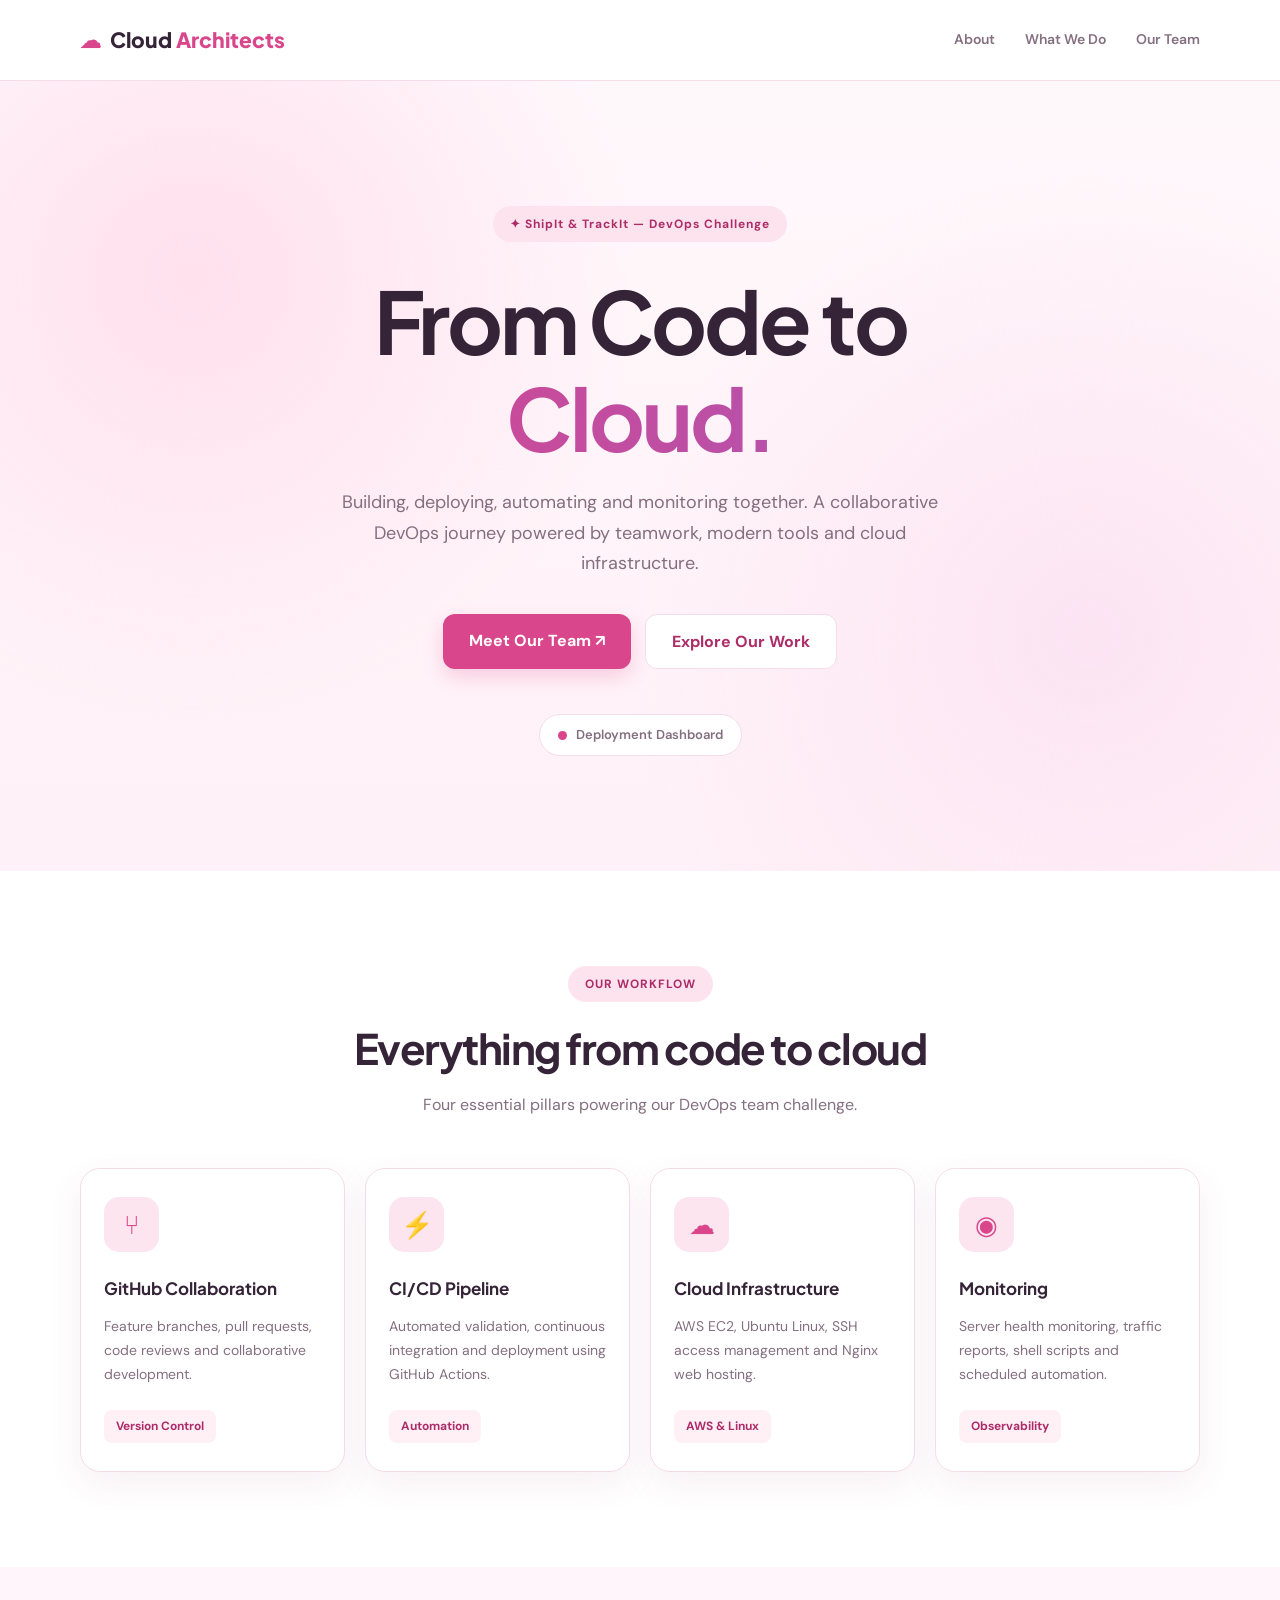
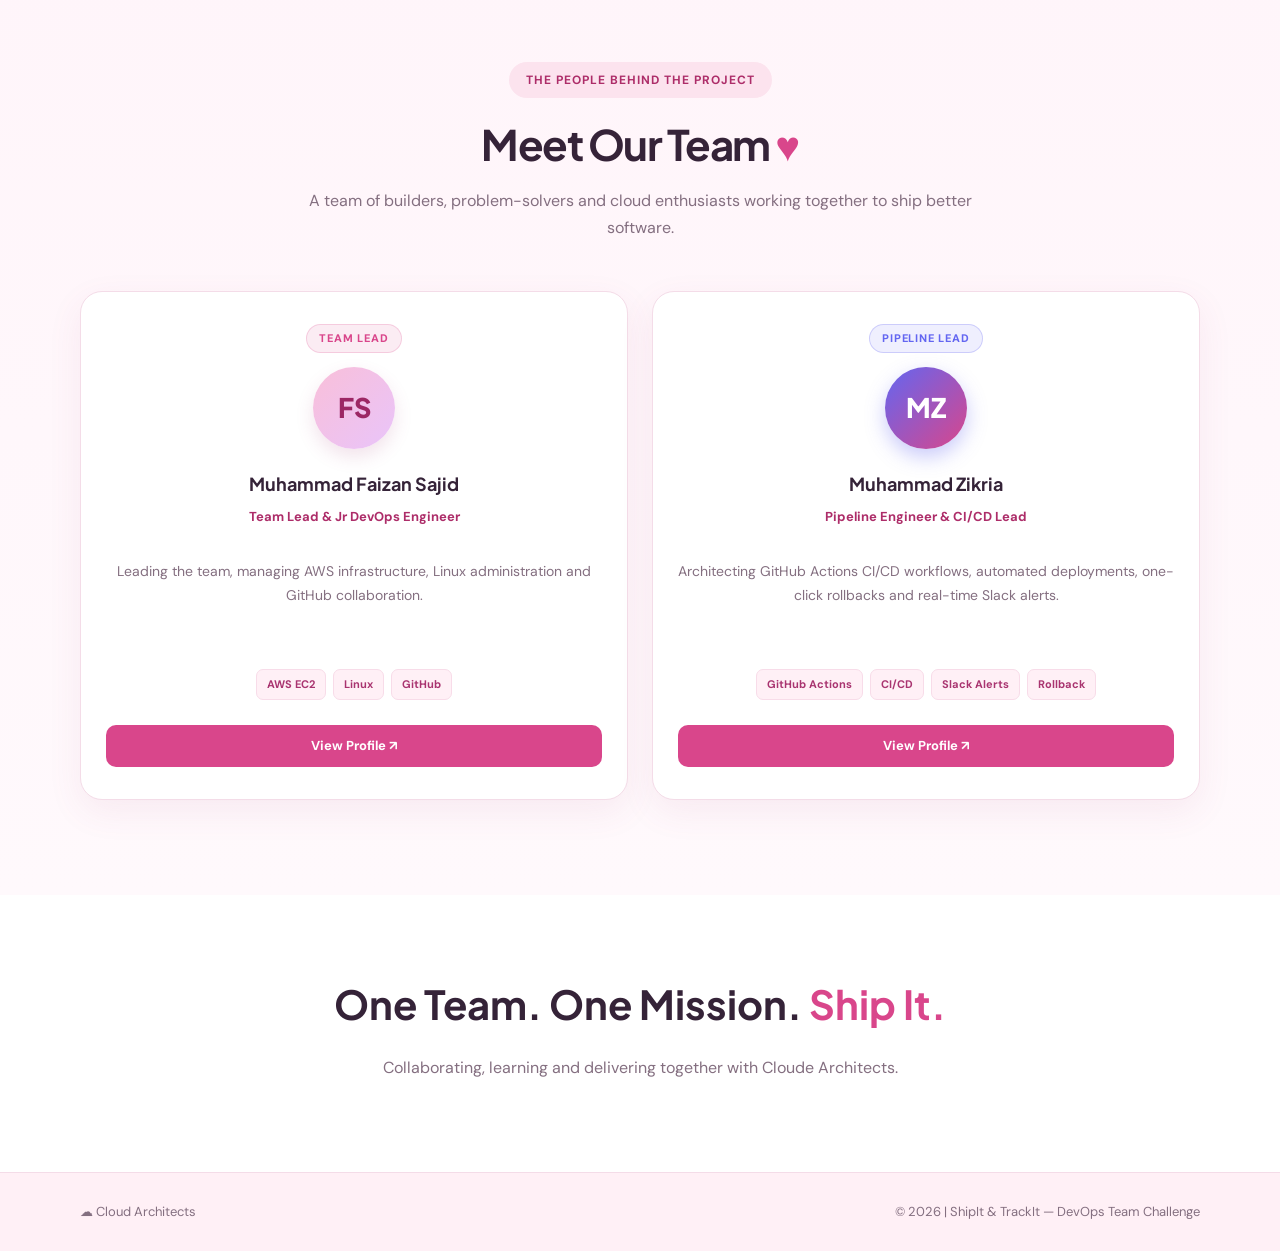
==== site/index.html @ 8d897c55 "Merge pull request #4 from faizan102418/CA-4-zikria-profile feat(CA-4): add Muhammad Zikria Pipeline" ====
<!DOCTYPE html>
<html lang="en">

<head>
  <meta charset="UTF-8">
  <meta name="viewport" content="width=device-width, initial-scale=1.0">
  <meta name="description" content="Cloude Architects - ShipIt & TrackIt DevOps Team Challenge">
  <title>Cloud Architects | From Code to Cloud</title>
  <link rel="stylesheet" href="style.css">
</head>

<body>

  <!-- Navigation -->
  <header class="navbar">
    <div class="container nav-content">
      <a href="index.html" class="logo">
        <span class="logo-icon">☁</span>
        Cloud <span>Architects</span>
      </a>

      <nav class="nav-links" aria-label="Main navigation">
        <a href="#about">About</a>
        <a href="#features">What We Do</a>
        <a href="#team">Our Team</a>
      </nav>
    </div>
  </header>

  <main>

    <!-- Hero -->
    <section class="hero" id="about">
      <div class="container hero-content">

        <span class="eyebrow">✦ ShipIt &amp; TrackIt — DevOps Challenge</span>

        <h1>
          From Code to
          <span class="gradient-text">Cloud.</span>
        </h1>

        <p class="hero-description">
          Building, deploying, automating and monitoring together.
          A collaborative DevOps journey powered by teamwork,
          modern tools and cloud infrastructure.
        </p>

        <div class="hero-buttons">
          <a href="#team" class="btn btn-primary">Meet Our Team ↗</a>
          <a href="#features" class="btn btn-secondary">Explore Our Work</a>
        </div>

        <div class="status-pill">
          <span class="status-dot"></span>
          Deployment Dashboard
        </div>

      </div>
    </section>

    <!-- Features -->
    <section class="features section-padding" id="features">
      <div class="container">

        <div class="section-heading">
          <span class="section-label">OUR WORKFLOW</span>
          <h2>Everything from code to cloud</h2>
          <p>
            Four essential pillars powering our DevOps team challenge.
          </p>
        </div>

        <div class="features-grid">

          <article class="feature-card">
            <div class="feature-icon">⑂</div>
            <h3>GitHub Collaboration</h3>
            <p>
              Feature branches, pull requests, code reviews
              and collaborative development.
            </p>
            <span class="feature-tag">Version Control</span>
          </article>

          <article class="feature-card">
            <div class="feature-icon">⚡</div>
            <h3>CI/CD Pipeline</h3>
            <p>
              Automated validation, continuous integration
              and deployment using GitHub Actions.
            </p>
            <span class="feature-tag">Automation</span>
          </article>

          <article class="feature-card">
            <div class="feature-icon">☁</div>
            <h3>Cloud Infrastructure</h3>
            <p>
              AWS EC2, Ubuntu Linux, SSH access management
              and Nginx web hosting.
            </p>
            <span class="feature-tag">AWS &amp; Linux</span>
          </article>

          <article class="feature-card">
            <div class="feature-icon">◉</div>
            <h3>Monitoring</h3>
            <p>
              Server health monitoring, traffic reports,
              shell scripts and scheduled automation.
            </p>
            <span class="feature-tag">Observability</span>
          </article>

        </div>
      </div>
    </section>

    <!-- Team -->
    <section class="team-section section-padding" id="team">
      <div class="container">

        <div class="section-heading">
          <span class="section-label">THE PEOPLE BEHIND THE PROJECT</span>
          <h2>Meet Our Team <span class="heart">♥</span></h2>
          <p>
            A team of builders, problem-solvers and cloud enthusiasts
            working together to ship better software.
          </p>
        </div>

        <div class="team-grid">

          <!-- Faizan -->
          <article class="member-card">
            <span class="member-card-badge">Team Lead</span>
            <div class="member-avatar">FS</div>
            <h3>Muhammad Faizan Sajid</h3>
            <p class="member-role">Team Lead &amp; Jr DevOps Engineer</p>

            <p class="member-description">
              Leading the team, managing AWS infrastructure,
              Linux administration and GitHub collaboration.
            </p>

            <div class="member-skills">
              <span>AWS EC2</span>
              <span>Linux</span>
              <span>GitHub</span>
            </div>

            <a href="members/faizan.html" class="profile-link">
              View Profile <span aria-hidden="true">↗</span>
            </a>
          </article>

          <!-- Muhammad Zikria -->
          <article class="member-card">
            <span class="member-card-badge badge-pipeline">Pipeline Lead</span>
            <div class="member-avatar avatar-zikria">MZ</div>
            <h3>Muhammad Zikria</h3>
            <p class="member-role">Pipeline Engineer &amp; CI/CD Lead</p>

            <p class="member-description">
              Architecting GitHub Actions CI/CD workflows, automated
              deployments, one-click rollbacks and real-time Slack alerts.
            </p>

            <div class="member-skills">
              <span>GitHub Actions</span>
              <span>CI/CD</span>
              <span>Slack Alerts</span>
              <span>Rollback</span>
            </div>

            <a href="members/zikria.html" class="profile-link">
              View Profile <span aria-hidden="true">↗</span>
            </a>
          </article>

          <!-- Teammates will add their cards through PRs -->

        </div>
      </div>
    </section>

    <!-- Closing section -->
    <section class="closing-section">
      <div class="container">
        <h2>One Team. One Mission. <span>Ship It.</span></h2>
        <p>
          Collaborating, learning and delivering together
          with Cloude Architects.
        </p>
      </div>
    </section>

  </main>

  <footer class="footer">
    <div class="container footer-content">
      <p>☁ Cloud Architects</p>
      <p>© 2026 | ShipIt &amp; TrackIt — DevOps Team Challenge</p>
    </div>
  </footer>

</body>

</html>
---- site/style.css ----
@import url('https://fonts.googleapis.com/css2?family=DM+Sans:wght@400;500;600;700&family=Plus+Jakarta+Sans:wght@400;500;600;700;800&display=swap');

:root {
  --bg: #fff8fb;
  --surface: #ffffff;
  --surface-pink: #fff0f6;
  --primary: #d9468b;
  --primary-dark: #ad2d69;
  --text: #352338;
  --muted: #846f80;
  --border: #f4dce8;
  --shadow: 0 12px 35px rgba(169, 66, 119, 0.08);
}

* {
  box-sizing: border-box;
}

html {
  scroll-behavior: smooth;
}

body {
  margin: 0;
  font-family: 'DM Sans', Arial, sans-serif;
  background: var(--bg);
  color: var(--text);
  line-height: 1.7;
}

a {
  text-decoration: none;
}

.container {
  width: min(1120px, 92%);
  margin: 0 auto;
}

.section-padding {
  padding: 95px 0;
}

/* Navigation */

.navbar {
  background: rgba(255, 255, 255, 0.94);
  border-bottom: 1px solid var(--border);
}

.nav-content {
  display: flex;
  align-items: center;
  justify-content: space-between;
  gap: 20px;
  min-height: 80px;
}

.logo {
  color: var(--text);
  font-family: 'Plus Jakarta Sans', sans-serif;
  font-size: 21px;
  font-weight: 800;
}

.logo span:not(.logo-icon) {
  color: var(--primary);
}

.logo-icon {
  color: var(--primary);
  margin-right: 5px;
}

.nav-links {
  display: flex;
  flex-wrap: wrap;
  gap: 30px;
}

.nav-links a {
  color: var(--muted);
  font-size: 14px;
  font-weight: 600;
  transition: color 0.2s;
}

.nav-links a:hover {
  color: var(--primary);
}

/* Hero */

.hero {
  padding: 125px 0 115px;
  text-align: center;
  background:
    radial-gradient(circle at 15% 25%, #ffe0ed 0, transparent 36%),
    radial-gradient(circle at 85% 70%, #fce4f3 0, transparent 38%),
    linear-gradient(180deg, #fff8fb, #fff1f7);
}

.hero-content {
  max-width: 850px;
}

.eyebrow,
.section-label {
  display: inline-block;
  color: var(--primary-dark);
  background: #fce3ee;
  padding: 8px 17px;
  border-radius: 30px;
  font-size: 12px;
  font-weight: 700;
  letter-spacing: 1px;
}

h1, h2, h3 {
  font-family: 'Plus Jakarta Sans', Arial, sans-serif;
}

.hero h1 {
  font-size: clamp(46px, 7vw, 86px);
  line-height: 1.12;
  letter-spacing: -3px;
  margin: 30px 0 22px;
}

.gradient-text {
  display: block;
  background: linear-gradient(100deg, #d9468b, #a855b8);
  -webkit-background-clip: text;
  background-clip: text;
  color: transparent;
}

.hero-description {
  max-width: 650px;
  margin: 0 auto;
  font-size: 18px;
  color: var(--muted);
}

.hero-buttons {
  display: flex;
  justify-content: center;
  flex-wrap: wrap;
  gap: 14px;
  margin-top: 35px;
}

.btn {
  display: inline-block;
  padding: 13px 26px;
  border-radius: 12px;
  font-weight: 700;
  transition: transform 0.2s, box-shadow 0.2s;
}

.btn:hover {
  transform: translateY(-3px);
}

.btn-primary {
  background: var(--primary);
  color: #fff;
  box-shadow: 0 8px 20px rgba(217, 70, 139, 0.22);
}

.btn-secondary {
  background: #fff;
  border: 1px solid var(--border);
  color: var(--primary-dark);
}

.status-pill {
  display: inline-flex;
  align-items: center;
  gap: 9px;
  margin-top: 45px;
  padding: 9px 18px;
  background: #fff;
  border: 1px solid var(--border);
  border-radius: 30px;
  color: var(--muted);
  font-size: 13px;
  font-weight: 600;
}

.status-dot {
  width: 9px;
  height: 9px;
  border-radius: 50%;
  background: #d9468b;
}

/* Section headings */

.section-heading {
  text-align: center;
  max-width: 700px;
  margin: 0 auto 50px;
}

.section-heading h2 {
  font-size: clamp(28px, 4vw, 42px);
  letter-spacing: -1.5px;
  margin: 20px 0 12px;
  line-height: 1.25;
}

.section-heading p {
  color: var(--muted);
  font-size: 16px;
}

/* Feature cards */

.features {
  background: #fff;
}

.features-grid {
  display: grid;
  grid-template-columns: repeat(4, minmax(0, 1fr));
  gap: 20px;
}

.feature-card {
  padding: 28px 23px;
  background: var(--surface);
  border: 1px solid var(--border);
  border-radius: 20px;
  box-shadow: var(--shadow);
  transition: transform 0.2s, box-shadow 0.2s;
}

.feature-card:hover,
.member-card:hover {
  transform: translateY(-5px);
  box-shadow: 0 18px 45px rgba(169, 66, 119, 0.13);
}

.feature-icon {
  display: flex;
  align-items: center;
  justify-content: center;
  width: 55px;
  height: 55px;
  border-radius: 15px;
  background: #fce5ef;
  color: var(--primary);
  font-size: 26px;
  margin-bottom: 25px;
}

.feature-card h3 {
  font-size: 17px;
  line-height: 1.4;
  margin: 0 0 12px;
}

.feature-card p {
  color: var(--muted);
  font-size: 14px;
  margin-bottom: 24px;
}

.feature-tag {
  display: inline-block;
  padding: 6px 12px;
  background: #fff0f6;
  color: var(--primary-dark);
  border-radius: 8px;
  font-size: 12px;
  font-weight: 700;
}

/* Team section */

.team-section {
  background: linear-gradient(180deg, #fff5fa, #fff9fc);
}

.heart {
  color: var(--primary);
}

.team-grid {
  display: grid;
  grid-template-columns: repeat(auto-fit, minmax(245px, 1fr));
  gap: 24px;
  align-items: stretch;
}

.member-card {
  background: #fff;
  border: 1px solid var(--border);
  border-radius: 22px;
  padding: 32px 25px;
  text-align: center;
  box-shadow: var(--shadow);
  transition: transform 0.25s ease, box-shadow 0.25s ease, border-color 0.25s ease;
  position: relative;
  display: flex;
  flex-direction: column;
}

.member-card:hover {
  transform: translateY(-6px);
  border-color: #f0a6ca;
  box-shadow: 0 20px 45px rgba(169, 66, 119, 0.16);
}

.member-card-badge {
  display: inline-block;
  align-self: center;
  padding: 4px 12px;
  font-size: 11px;
  font-weight: 800;
  text-transform: uppercase;
  letter-spacing: 0.8px;
  border-radius: 999px;
  margin-bottom: 14px;
  background: rgba(217, 70, 139, 0.1);
  color: var(--primary);
  border: 1px solid rgba(217, 70, 139, 0.2);
}

.member-card-badge.badge-pipeline {
  background: rgba(99, 102, 241, 0.1);
  color: #6366f1;
  border-color: rgba(99, 102, 241, 0.25);
}

.member-avatar {
  display: flex;
  align-items: center;
  justify-content: center;
  width: 82px;
  height: 82px;
  margin: 0 auto 20px;
  border-radius: 50%;
  background: linear-gradient(135deg, #f9bfd9, #e9c4fa);
  color: #9c2764;
  font-size: 27px;
  font-weight: 800;
  font-family: 'Plus Jakarta Sans', sans-serif;
  box-shadow: 0 8px 18px rgba(169, 66, 119, 0.15);
}

.member-avatar.avatar-zikria {
  background: linear-gradient(135deg, #6366f1, #d9468b);
  color: #ffffff;
  box-shadow: 0 8px 20px rgba(99, 102, 241, 0.35);
}

.member-card h3 {
  font-size: 18px;
  margin: 0 0 7px;
}

.member-role {
  color: var(--primary-dark);
  font-size: 13px;
  font-weight: 700;
  margin: 0 0 18px;
}

.member-description {
  color: var(--muted);
  font-size: 14px;
  min-height: 75px;
}

.member-skills {
  display: flex;
  justify-content: center;
  flex-wrap: wrap;
  gap: 7px;
  margin: 20px 0 25px;
}

.member-skills span {
  background: #fff0f6;
  border: 1px solid #f8dce9;
  color: #a93470;
  padding: 5px 10px;
  border-radius: 7px;
  font-size: 11px;
  font-weight: 700;
}

.profile-link {
  display: inline-block;
  padding: 10px 22px;
  background: var(--primary);
  color: white;
  border-radius: 10px;
  font-size: 13px;
  font-weight: 700;
  transition: background 0.2s;
}

.profile-link:hover {
  background: var(--primary-dark);
}

/* Closing section */

.closing-section {
  background: #fff;
  text-align: center;
  padding: 75px 20px;
}

.closing-section h2 {
  font-size: clamp(26px, 4vw, 40px);
  margin: 0 0 15px;
}

.closing-section h2 span {
  color: var(--primary);
}

.closing-section p {
  color: var(--muted);
}

/* Footer */

.footer {
  background: #fff0f6;
  border-top: 1px solid var(--border);
  padding: 28px 0;
}

.footer-content {
  display: flex;
  justify-content: space-between;
  flex-wrap: wrap;
  gap: 15px;
}

.footer-content p {
  margin: 0;
  color: var(--muted);
  font-size: 13px;
}

/* Responsive */

@media (max-width: 1000px) {
  .features-grid {
    grid-template-columns: repeat(2, minmax(0, 1fr));
  }
}

@media (max-width: 650px) {
  .nav-content {
    flex-direction: column;
    justify-content: center;
    padding: 18px 0;
  }

  .nav-links {
    gap: 18px;
    justify-content: center;
  }

  .hero {
    padding: 85px 0;
  }

  .hero h1 {
    letter-spacing: -1.5px;
  }

  .section-padding {
    padding: 65px 0;
  }

  .features-grid {
    grid-template-columns: 1fr;
  }

  .footer-content {
    justify-content: center;
    text-align: center;
  }
}
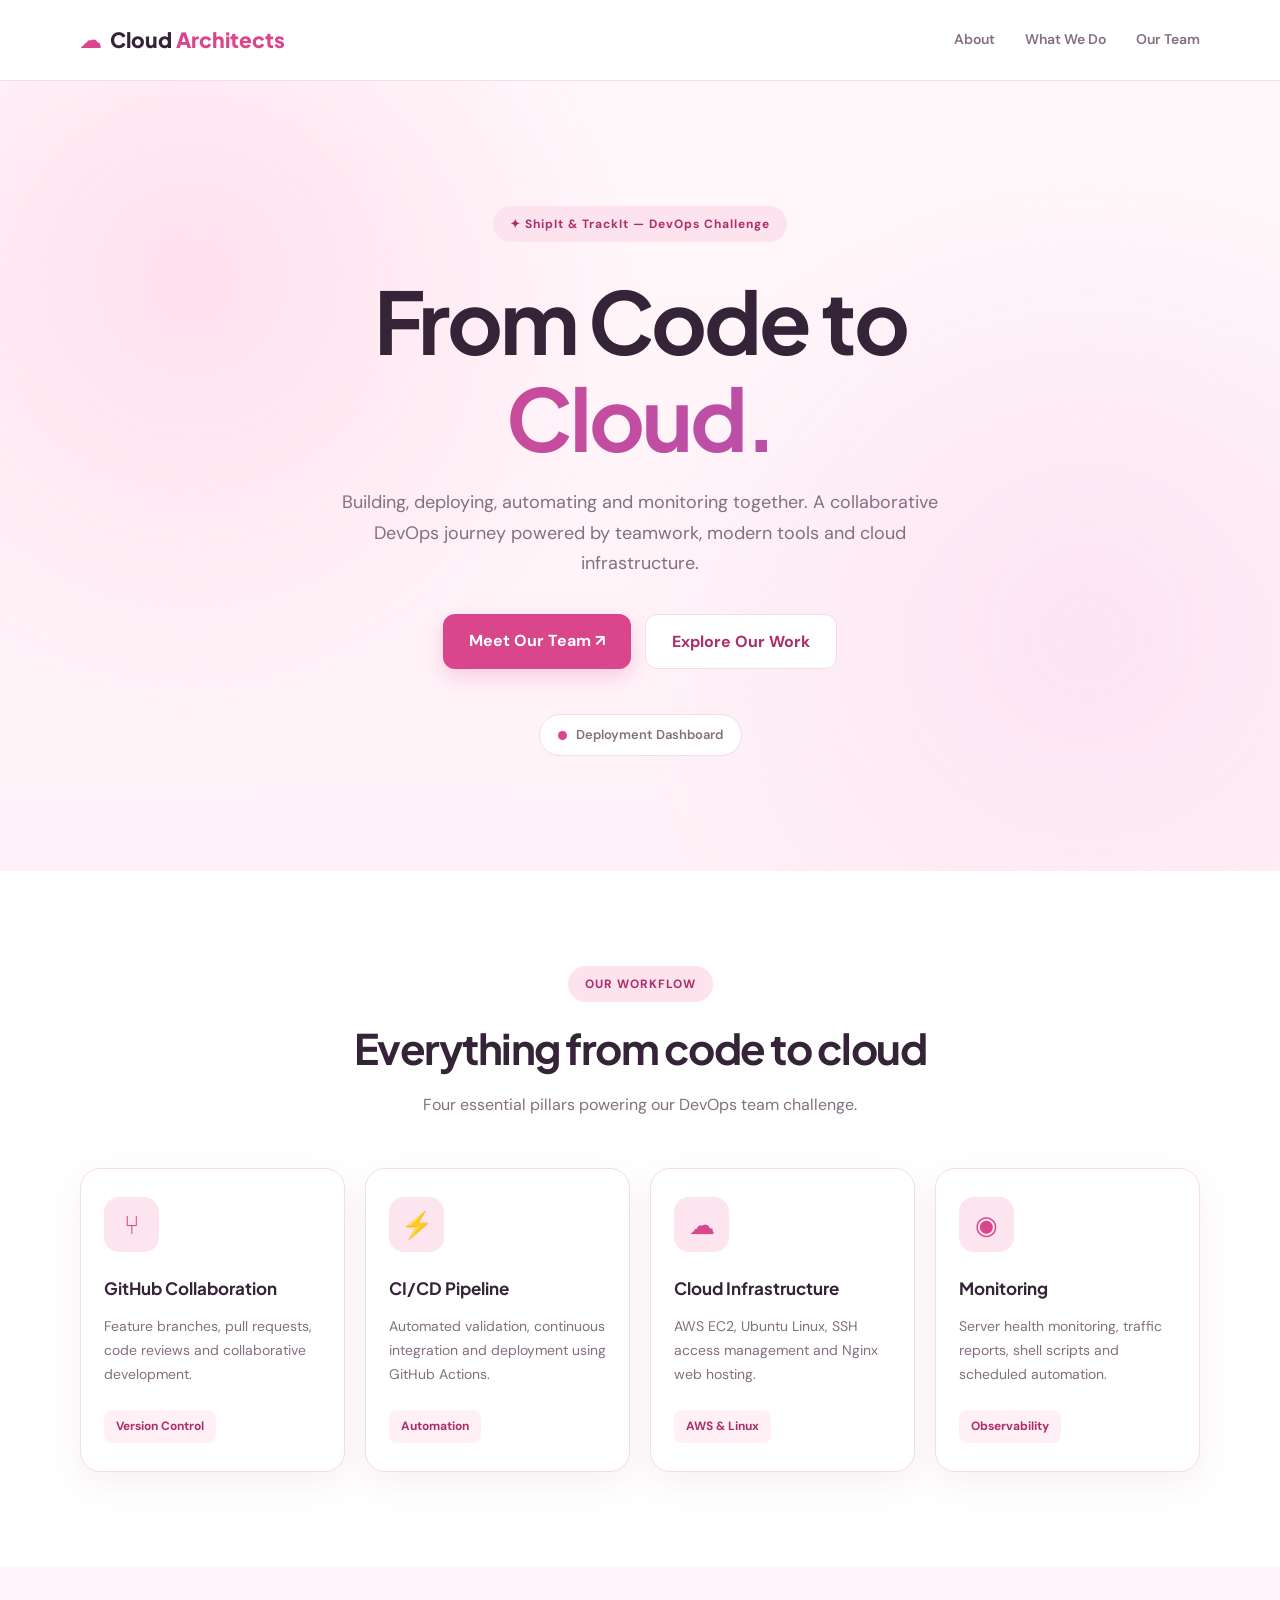
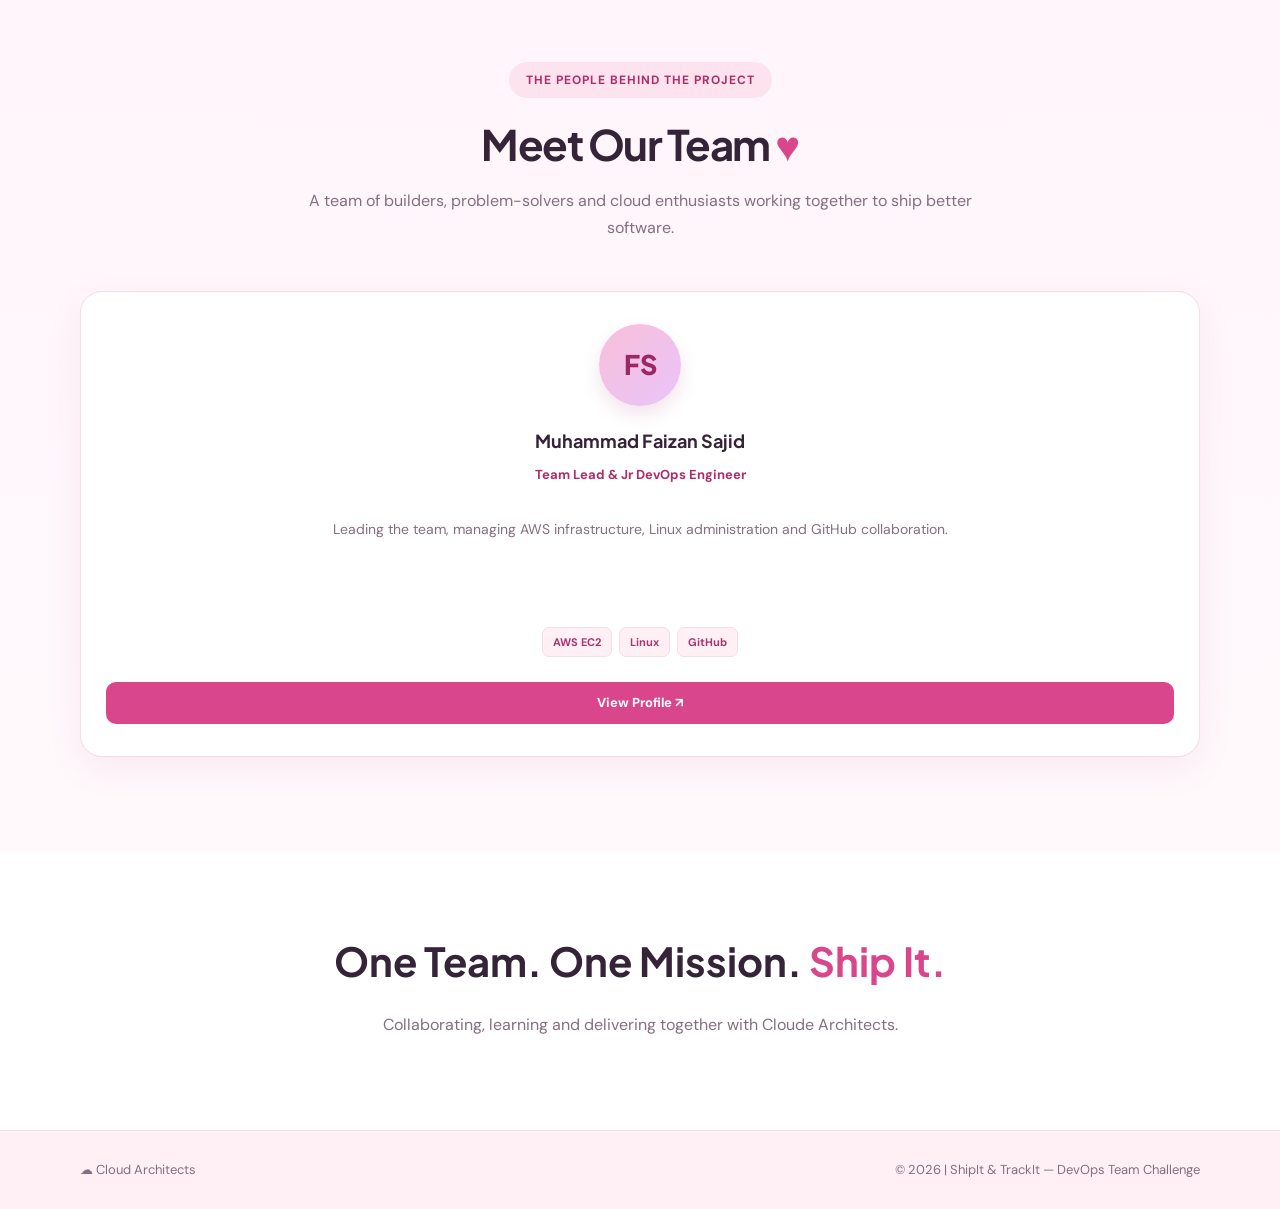
==== commit c678bba2: "CA: Fix broken link detected by CI" ====
--- a/site/index.html
+++ b/site/index.html
@@ -1,6 +1,6 @@
+
 <!DOCTYPE html>
 <html lang="en">
-
 <head>
   <meta charset="UTF-8">
   <meta name="viewport" content="width=device-width, initial-scale=1.0">
@@ -134,7 +134,6 @@
 
           <!-- Faizan -->
           <article class="member-card">
-            <span class="member-card-badge">Team Lead</span>
             <div class="member-avatar">FS</div>
             <h3>Muhammad Faizan Sajid</h3>
             <p class="member-role">Team Lead &amp; Jr DevOps Engineer</p>
@@ -151,30 +150,6 @@
             </div>
 
             <a href="members/faizan.html" class="profile-link">
-              View Profile <span aria-hidden="true">↗</span>
-            </a>
-          </article>
-
-          <!-- Muhammad Zikria -->
-          <article class="member-card">
-            <span class="member-card-badge badge-pipeline">Pipeline Lead</span>
-            <div class="member-avatar avatar-zikria">MZ</div>
-            <h3>Muhammad Zikria</h3>
-            <p class="member-role">Pipeline Engineer &amp; CI/CD Lead</p>
-
-            <p class="member-description">
-              Architecting GitHub Actions CI/CD workflows, automated
-              deployments, one-click rollbacks and real-time Slack alerts.
-            </p>
-
-            <div class="member-skills">
-              <span>GitHub Actions</span>
-              <span>CI/CD</span>
-              <span>Slack Alerts</span>
-              <span>Rollback</span>
-            </div>
-
-            <a href="members/zikria.html" class="profile-link">
               View Profile <span aria-hidden="true">↗</span>
             </a>
           </article>
@@ -206,5 +181,4 @@
   </footer>
 
 </body>
-
-</html>+</html>
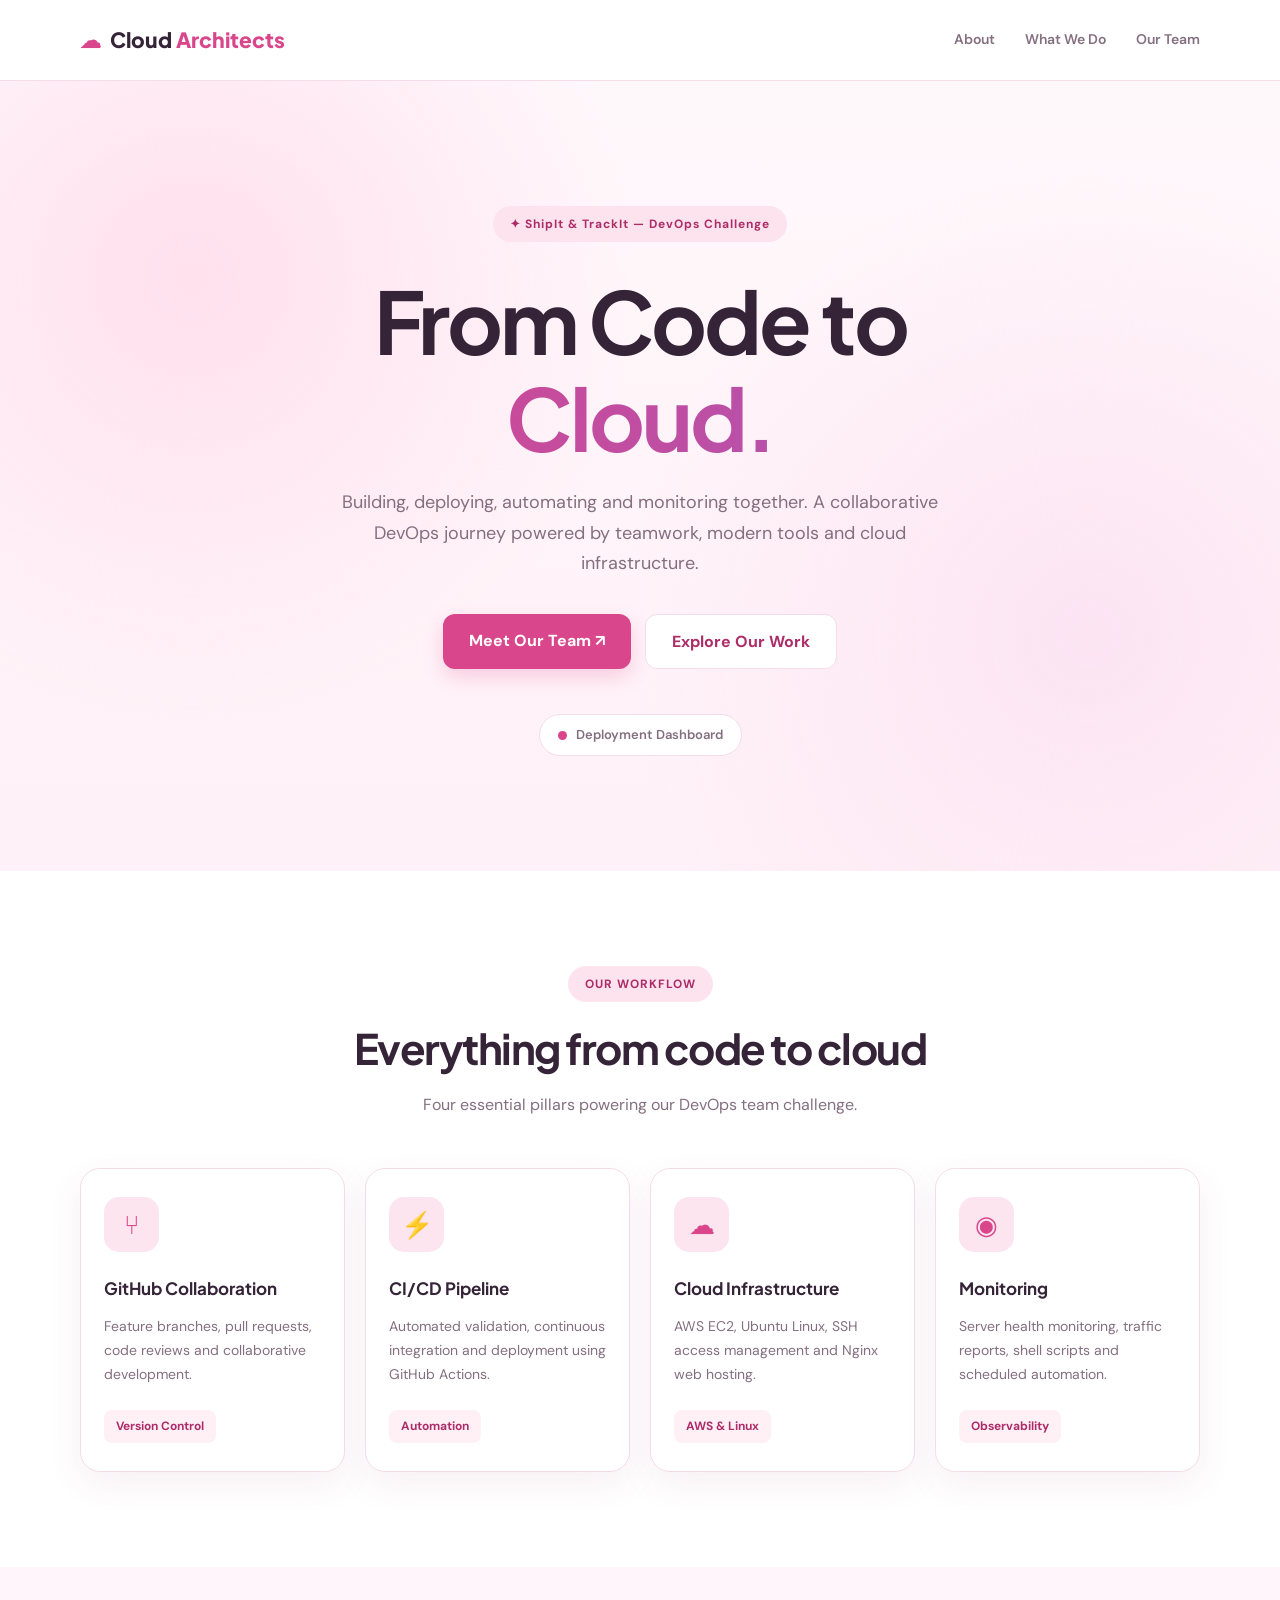
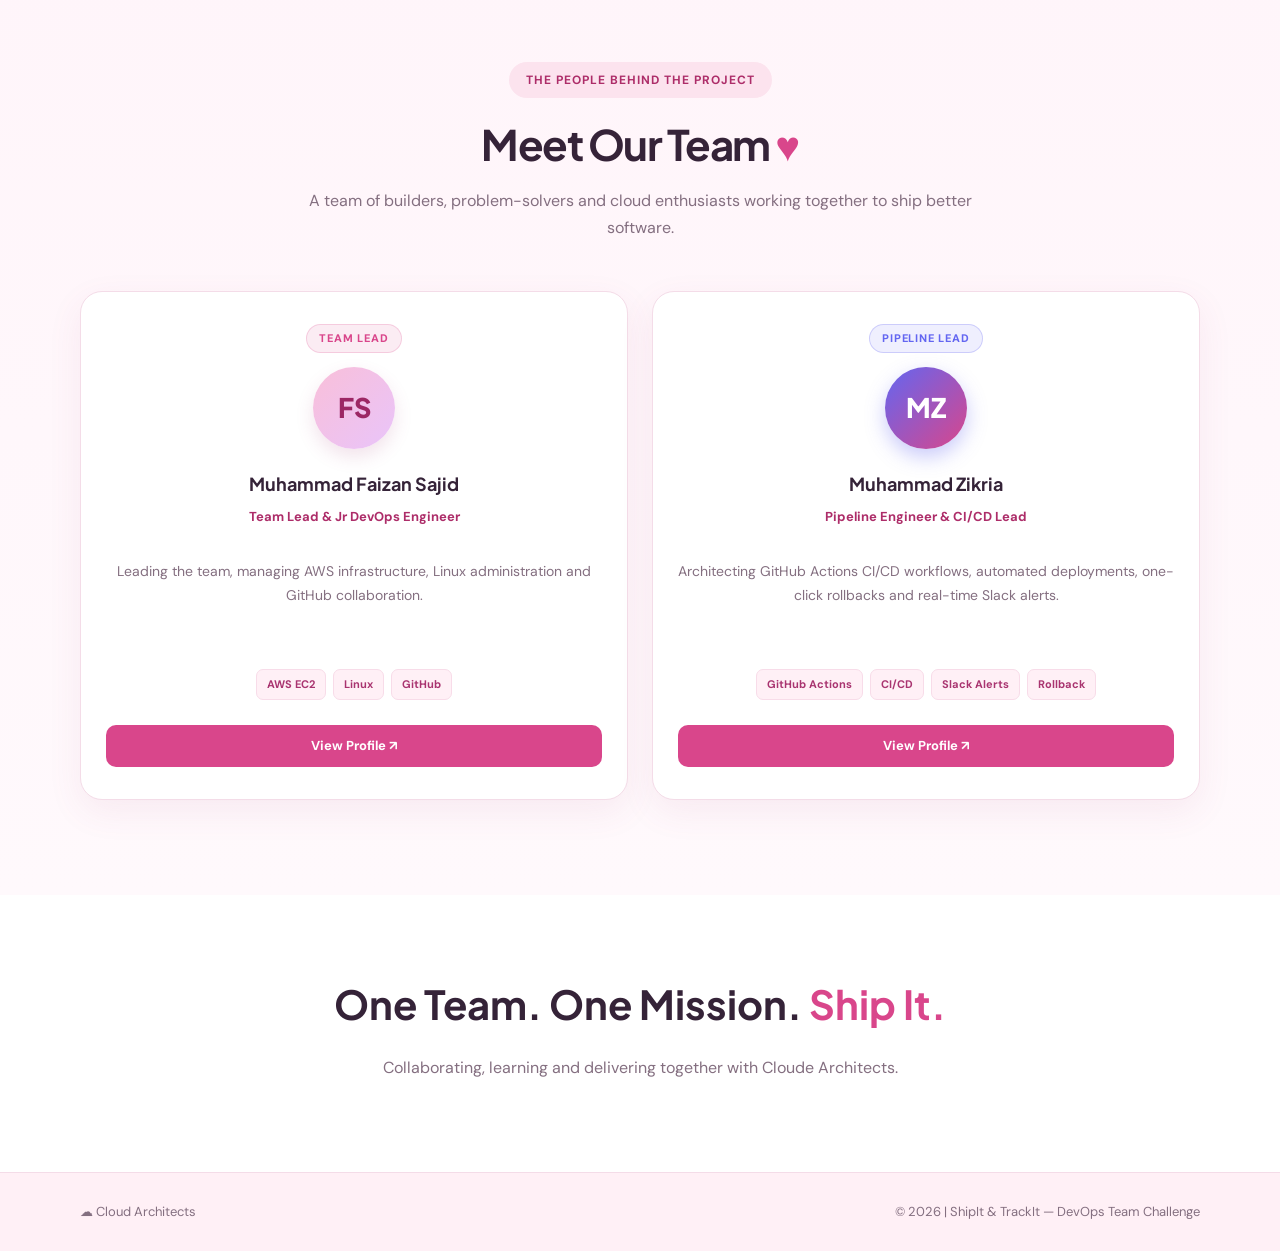
==== commit ee6511ac: "Merge main into CA-cicd-pipeline and resolve homepage conflict" ====
--- a/site/index.html
+++ b/site/index.html
@@ -1,6 +1,8 @@
+<!-- Deployment: __VERSION__ -->
 
 <!DOCTYPE html>
 <html lang="en">
+
 <head>
   <meta charset="UTF-8">
   <meta name="viewport" content="width=device-width, initial-scale=1.0">
@@ -134,6 +136,7 @@
 
           <!-- Faizan -->
           <article class="member-card">
+            <span class="member-card-badge">Team Lead</span>
             <div class="member-avatar">FS</div>
             <h3>Muhammad Faizan Sajid</h3>
             <p class="member-role">Team Lead &amp; Jr DevOps Engineer</p>
@@ -150,6 +153,30 @@
             </div>
 
             <a href="members/faizan.html" class="profile-link">
+              View Profile <span aria-hidden="true">↗</span>
+            </a>
+          </article>
+
+          <!-- Muhammad Zikria -->
+          <article class="member-card">
+            <span class="member-card-badge badge-pipeline">Pipeline Lead</span>
+            <div class="member-avatar avatar-zikria">MZ</div>
+            <h3>Muhammad Zikria</h3>
+            <p class="member-role">Pipeline Engineer &amp; CI/CD Lead</p>
+
+            <p class="member-description">
+              Architecting GitHub Actions CI/CD workflows, automated
+              deployments, one-click rollbacks and real-time Slack alerts.
+            </p>
+
+            <div class="member-skills">
+              <span>GitHub Actions</span>
+              <span>CI/CD</span>
+              <span>Slack Alerts</span>
+              <span>Rollback</span>
+            </div>
+
+            <a href="members/zikria.html" class="profile-link">
               View Profile <span aria-hidden="true">↗</span>
             </a>
           </article>
@@ -181,4 +208,5 @@
   </footer>
 
 </body>
+
 </html>
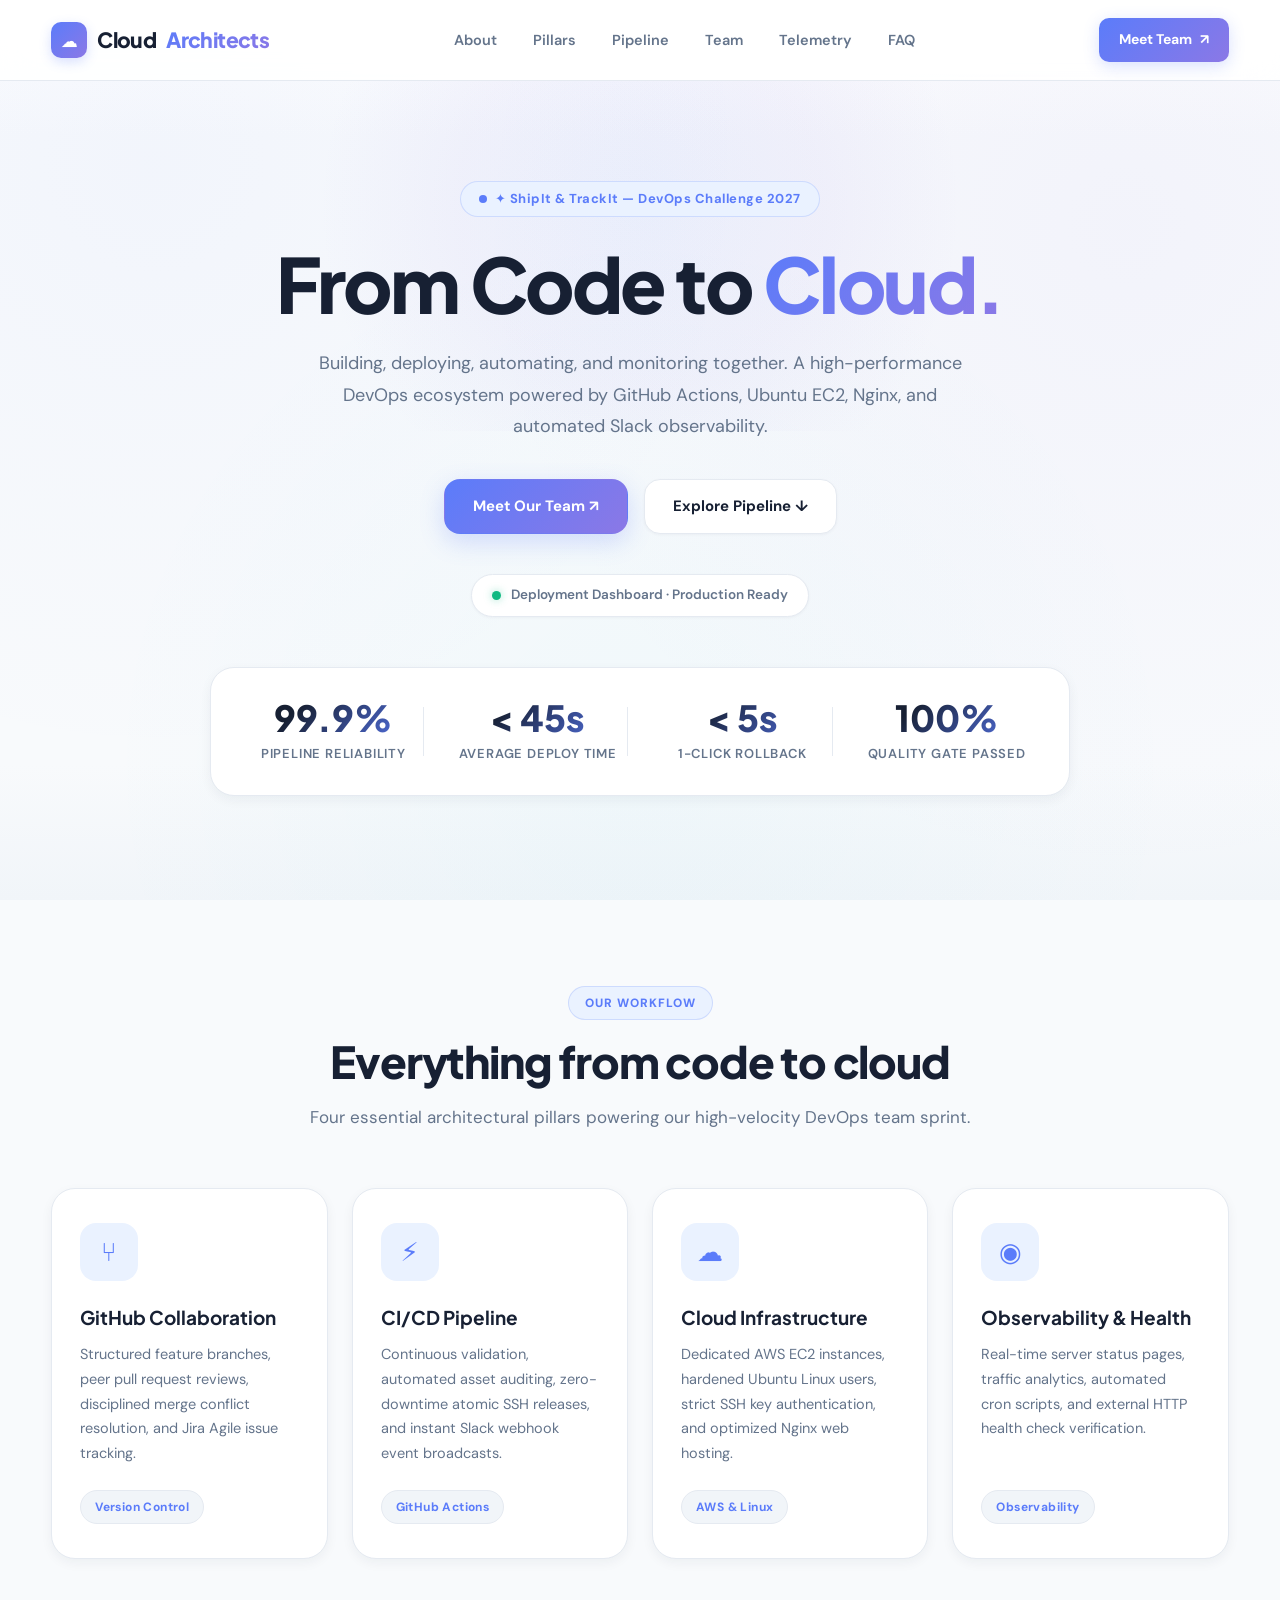
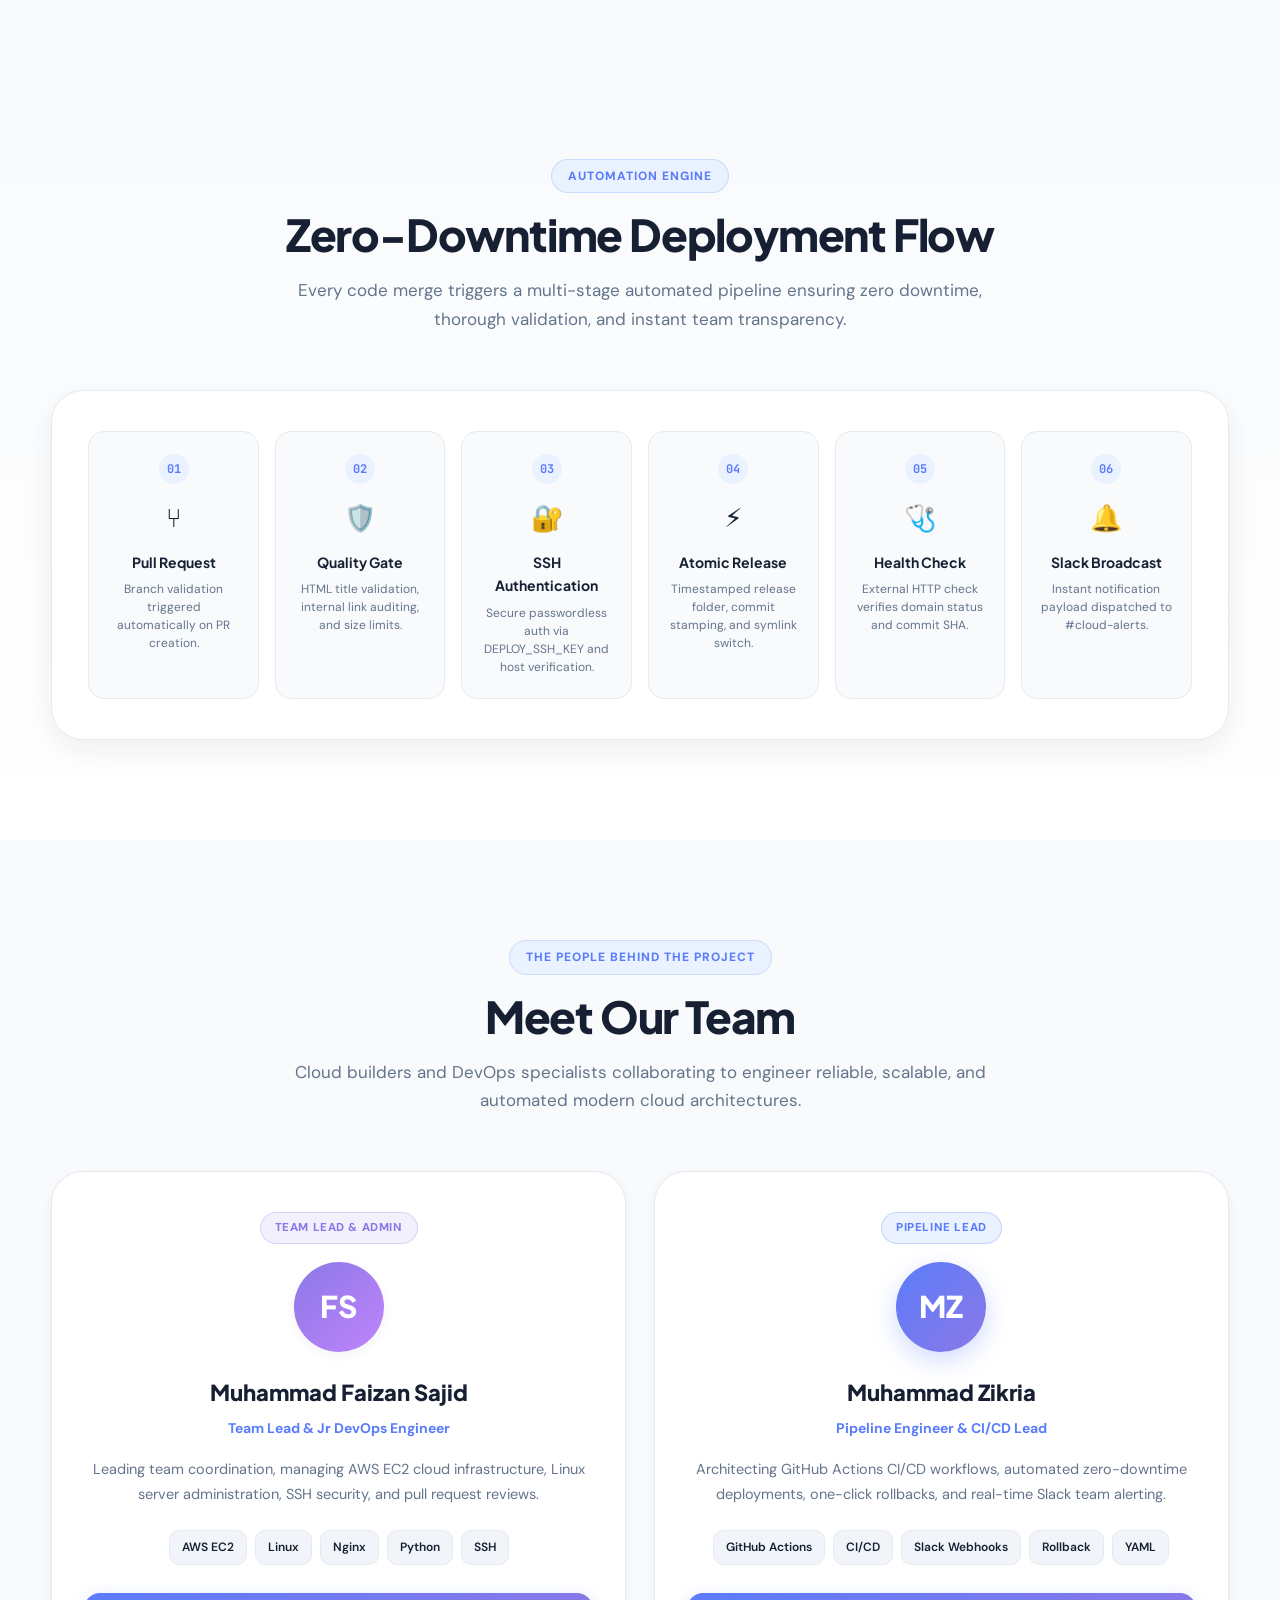
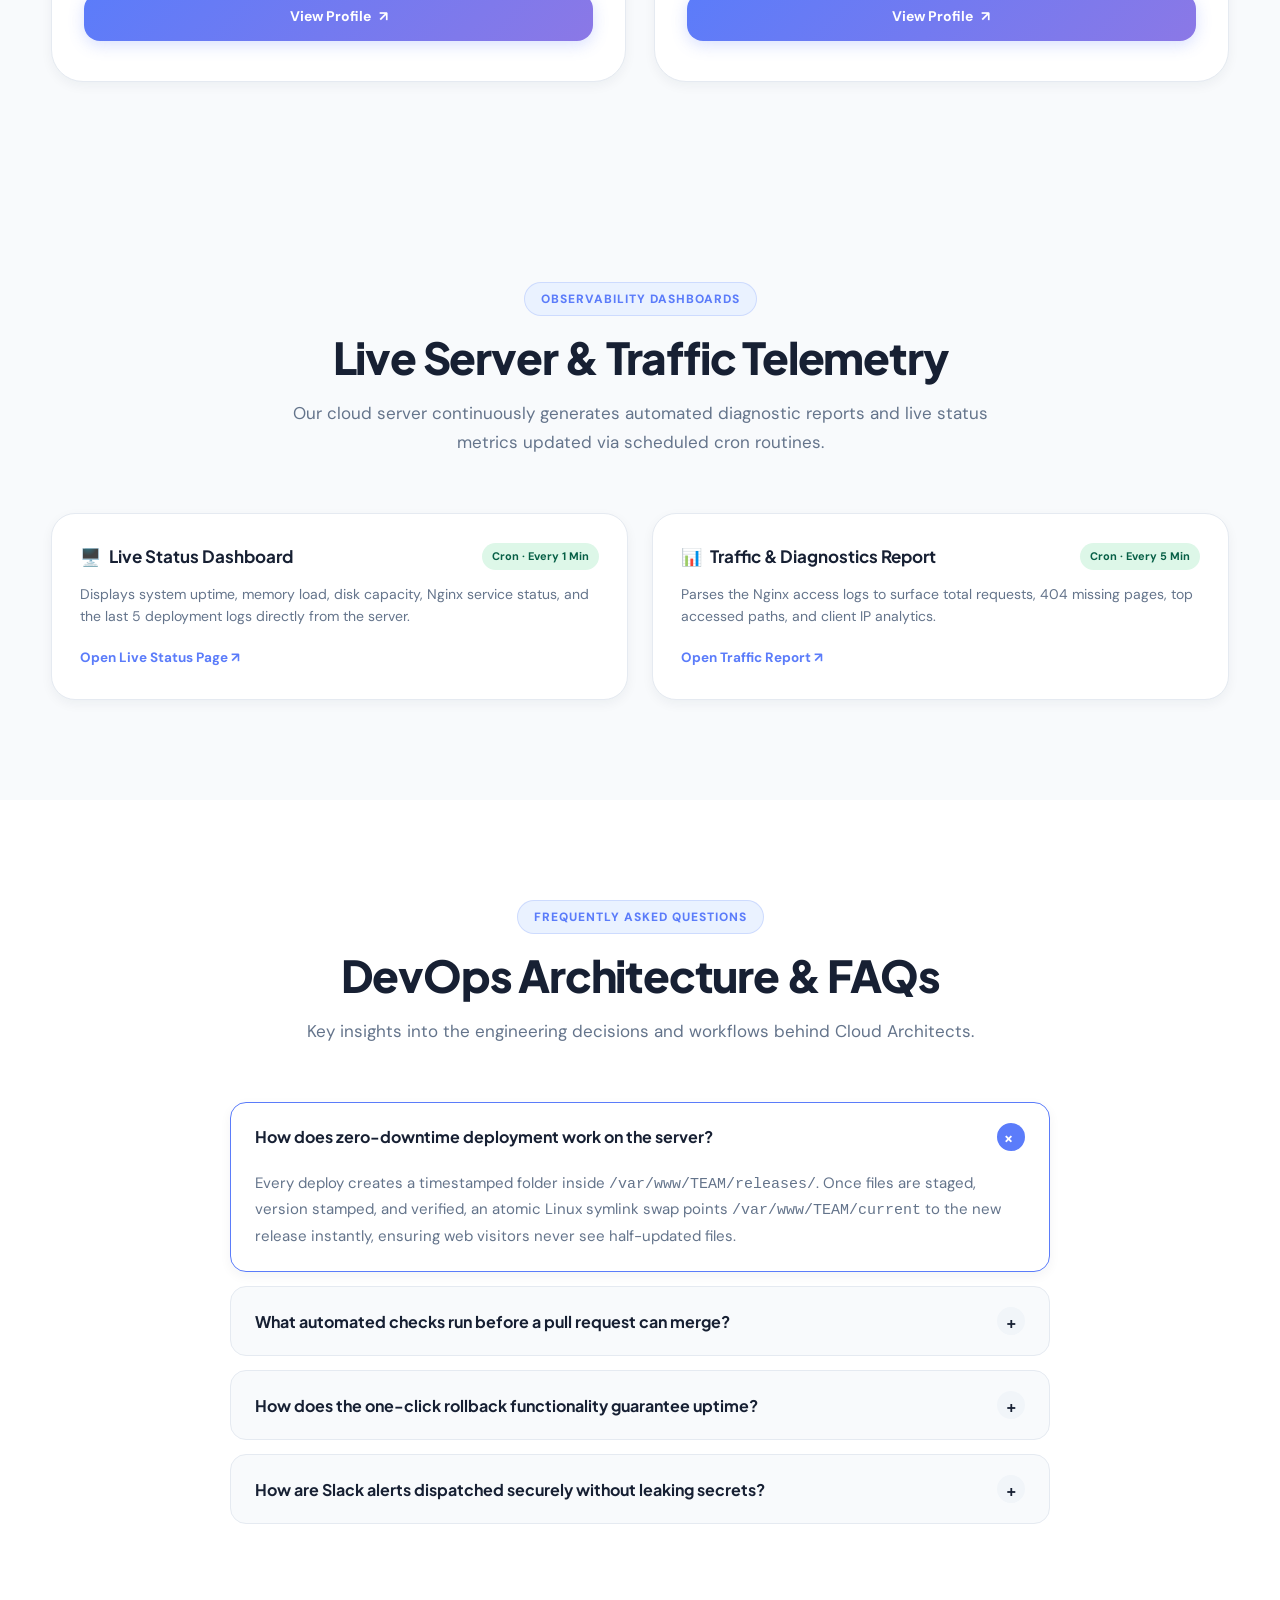
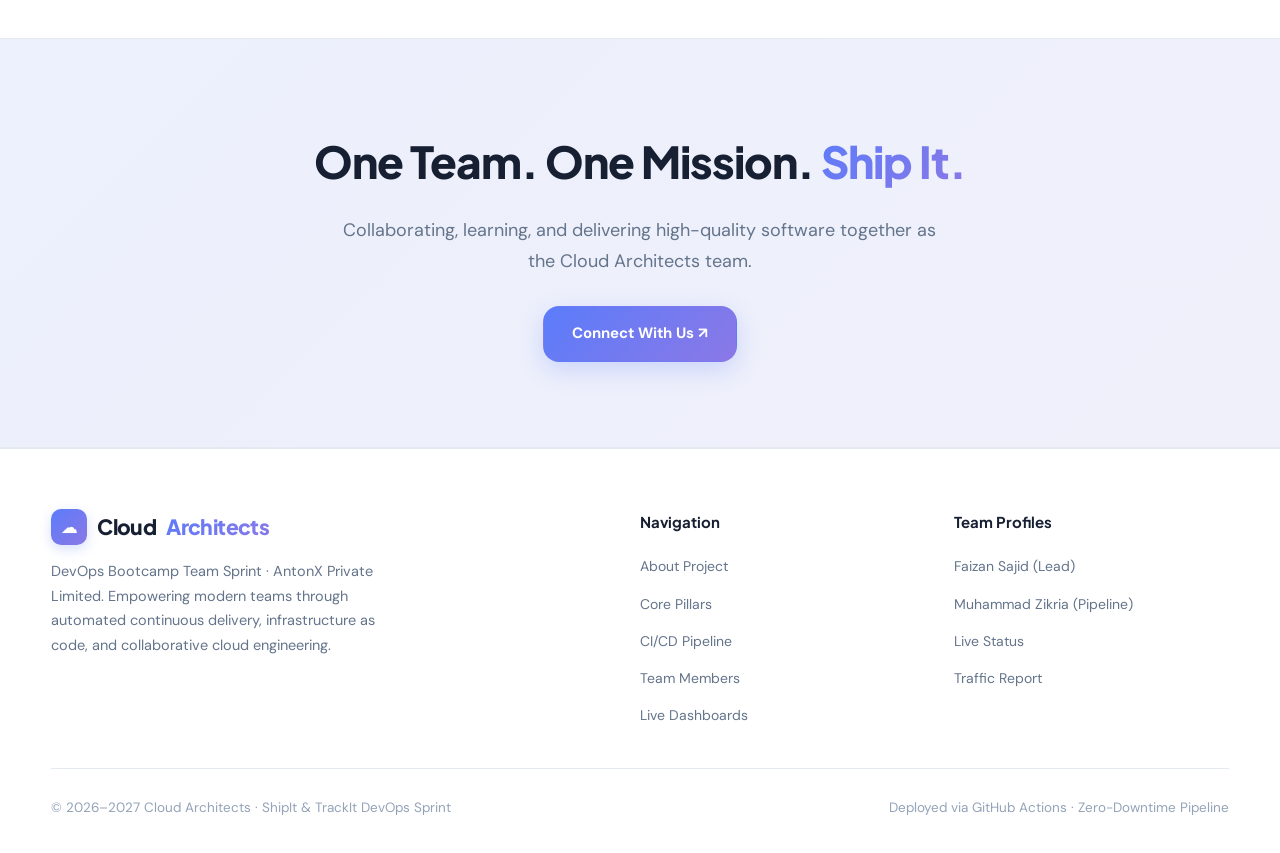
==== commit 268a655f: "feat(redesign): 2027 premium light design system upgrade for portal and member profiles" ====
--- a/site/index.html
+++ b/site/index.html
@@ -1,41 +1,68 @@
 <!-- Deployment: __VERSION__ -->
-
 <!DOCTYPE html>
 <html lang="en">
 
 <head>
   <meta charset="UTF-8">
   <meta name="viewport" content="width=device-width, initial-scale=1.0">
-  <meta name="description" content="Cloude Architects - ShipIt & TrackIt DevOps Team Challenge">
+  <meta name="description" content="Cloud Architects - ShipIt & TrackIt DevOps Team Challenge 2027. Modern CI/CD automation, cloud infrastructure, and zero-downtime deployments.">
   <title>Cloud Architects | From Code to Cloud</title>
   <link rel="stylesheet" href="style.css">
 </head>
 
 <body>
 
-  <!-- Navigation -->
-  <header class="navbar">
+  <!-- Navigation Bar -->
+  <header class="navbar" id="navbar">
     <div class="container nav-content">
-      <a href="index.html" class="logo">
-        <span class="logo-icon">☁</span>
-        Cloud <span>Architects</span>
+      <a href="index.html" class="logo" aria-label="Cloud Architects Home">
+        <span class="logo-badge">☁</span>
+        Cloud <span class="logo-highlight">Architects</span>
       </a>
 
       <nav class="nav-links" aria-label="Main navigation">
         <a href="#about">About</a>
-        <a href="#features">What We Do</a>
-        <a href="#team">Our Team</a>
+        <a href="#features">Pillars</a>
+        <a href="#pipeline">Pipeline</a>
+        <a href="#team">Team</a>
+        <a href="#monitoring">Telemetry</a>
+        <a href="#faq">FAQ</a>
       </nav>
+
+      <div class="nav-actions">
+        <a href="#team" class="nav-cta">
+          <span>Meet Team</span> ↗
+        </a>
+      </div>
+
+      <button class="mobile-toggle" id="mobileToggle" aria-label="Toggle navigation menu" aria-expanded="false">
+        <span></span>
+        <span></span>
+        <span></span>
+      </button>
+    </div>
+
+    <!-- Mobile Drawer -->
+    <div class="mobile-drawer" id="mobileDrawer" style="display: none;">
+      <a href="#about" class="mobile-link">About</a>
+      <a href="#features" class="mobile-link">Pillars</a>
+      <a href="#pipeline" class="mobile-link">Pipeline</a>
+      <a href="#team" class="mobile-link">Team</a>
+      <a href="#monitoring" class="mobile-link">Telemetry</a>
+      <a href="#faq" class="mobile-link">FAQ</a>
     </div>
   </header>
 
   <main>
 
-    <!-- Hero -->
+    <!-- Hero Section -->
     <section class="hero" id="about">
       <div class="container hero-content">
 
-        <span class="eyebrow">✦ ShipIt &amp; TrackIt — DevOps Challenge</span>
+        <div class="eyebrow">
+          <span class="pulse-dot"></span>
+          ✦ ShipIt &amp; TrackIt — DevOps Challenge 2027
+        </div>
 
         <h1>
           From Code to
@@ -43,25 +70,45 @@
         </h1>
 
         <p class="hero-description">
-          Building, deploying, automating and monitoring together.
-          A collaborative DevOps journey powered by teamwork,
-          modern tools and cloud infrastructure.
+          Building, deploying, automating, and monitoring together.
+          A high-performance DevOps ecosystem powered by GitHub Actions,
+          Ubuntu EC2, Nginx, and automated Slack observability.
         </p>
 
         <div class="hero-buttons">
           <a href="#team" class="btn btn-primary">Meet Our Team ↗</a>
-          <a href="#features" class="btn btn-secondary">Explore Our Work</a>
+          <a href="#pipeline" class="btn btn-secondary">Explore Pipeline ↓</a>
         </div>
 
         <div class="status-pill">
           <span class="status-dot"></span>
-          Deployment Dashboard
-        </div>
-
-      </div>
-    </section>
-
-    <!-- Features -->
+          Deployment Dashboard · Production Ready
+        </div>
+
+        <!-- 2027 Statistics Grid -->
+        <div class="stats-banner">
+          <div class="stat-item">
+            <span class="stat-number">99.9%</span>
+            <span class="stat-label">Pipeline Reliability</span>
+          </div>
+          <div class="stat-item">
+            <span class="stat-number">&lt; 45s</span>
+            <span class="stat-label">Average Deploy Time</span>
+          </div>
+          <div class="stat-item">
+            <span class="stat-number">&lt; 5s</span>
+            <span class="stat-label">1-Click Rollback</span>
+          </div>
+          <div class="stat-item">
+            <span class="stat-number">100%</span>
+            <span class="stat-label">Quality Gate Passed</span>
+          </div>
+        </div>
+
+      </div>
+    </section>
+
+    <!-- Features / Four Pillars -->
     <section class="features section-padding" id="features">
       <div class="container">
 
@@ -69,48 +116,48 @@
           <span class="section-label">OUR WORKFLOW</span>
           <h2>Everything from code to cloud</h2>
           <p>
-            Four essential pillars powering our DevOps team challenge.
+            Four essential architectural pillars powering our high-velocity DevOps team sprint.
           </p>
         </div>
 
         <div class="features-grid">
 
           <article class="feature-card">
-            <div class="feature-icon">⑂</div>
+            <div class="feature-icon-wrap">⑂</div>
             <h3>GitHub Collaboration</h3>
             <p>
-              Feature branches, pull requests, code reviews
-              and collaborative development.
+              Structured feature branches, peer pull request reviews, 
+              disciplined merge conflict resolution, and Jira Agile issue tracking.
             </p>
             <span class="feature-tag">Version Control</span>
           </article>
 
           <article class="feature-card">
-            <div class="feature-icon">⚡</div>
+            <div class="feature-icon-wrap">⚡</div>
             <h3>CI/CD Pipeline</h3>
             <p>
-              Automated validation, continuous integration
-              and deployment using GitHub Actions.
-            </p>
-            <span class="feature-tag">Automation</span>
+              Continuous validation, automated asset auditing, zero-downtime 
+              atomic SSH releases, and instant Slack webhook event broadcasts.
+            </p>
+            <span class="feature-tag">GitHub Actions</span>
           </article>
 
           <article class="feature-card">
-            <div class="feature-icon">☁</div>
+            <div class="feature-icon-wrap">☁</div>
             <h3>Cloud Infrastructure</h3>
             <p>
-              AWS EC2, Ubuntu Linux, SSH access management
-              and Nginx web hosting.
+              Dedicated AWS EC2 instances, hardened Ubuntu Linux users, 
+              strict SSH key authentication, and optimized Nginx web hosting.
             </p>
             <span class="feature-tag">AWS &amp; Linux</span>
           </article>
 
           <article class="feature-card">
-            <div class="feature-icon">◉</div>
-            <h3>Monitoring</h3>
+            <div class="feature-icon-wrap">◉</div>
+            <h3>Observability &amp; Health</h3>
             <p>
-              Server health monitoring, traffic reports,
-              shell scripts and scheduled automation.
+              Real-time server status pages, traffic analytics, automated cron 
+              scripts, and external HTTP health check verification.
             </p>
             <span class="feature-tag">Observability</span>
           </article>
@@ -119,16 +166,80 @@
       </div>
     </section>
 
-    <!-- Team -->
+    <!-- Pipeline Architecture Visualizer -->
+    <section class="pipeline-section section-padding" id="pipeline">
+      <div class="container">
+
+        <div class="section-heading">
+          <span class="section-label">AUTOMATION ENGINE</span>
+          <h2>Zero-Downtime Deployment Flow</h2>
+          <p>
+            Every code merge triggers a multi-stage automated pipeline ensuring zero downtime,
+            thorough validation, and instant team transparency.
+          </p>
+        </div>
+
+        <div class="pipeline-flow-box">
+          <div class="pipeline-grid">
+
+            <div class="pipeline-step-card">
+              <span class="step-badge">01</span>
+              <div class="step-icon">⑂</div>
+              <h4>Pull Request</h4>
+              <p>Branch validation triggered automatically on PR creation.</p>
+            </div>
+
+            <div class="pipeline-step-card">
+              <span class="step-badge">02</span>
+              <div class="step-icon">🛡️</div>
+              <h4>Quality Gate</h4>
+              <p>HTML title validation, internal link auditing, and size limits.</p>
+            </div>
+
+            <div class="pipeline-step-card">
+              <span class="step-badge">03</span>
+              <div class="step-icon">🔐</div>
+              <h4>SSH Authentication</h4>
+              <p>Secure passwordless auth via DEPLOY_SSH_KEY and host verification.</p>
+            </div>
+
+            <div class="pipeline-step-card">
+              <span class="step-badge">04</span>
+              <div class="step-icon">⚡</div>
+              <h4>Atomic Release</h4>
+              <p>Timestamped release folder, commit stamping, and symlink switch.</p>
+            </div>
+
+            <div class="pipeline-step-card">
+              <span class="step-badge">05</span>
+              <div class="step-icon">🩺</div>
+              <h4>Health Check</h4>
+              <p>External HTTP check verifies domain status and commit SHA.</p>
+            </div>
+
+            <div class="pipeline-step-card">
+              <span class="step-badge">06</span>
+              <div class="step-icon">🔔</div>
+              <h4>Slack Broadcast</h4>
+              <p>Instant notification payload dispatched to #cloud-alerts.</p>
+            </div>
+
+          </div>
+        </div>
+
+      </div>
+    </section>
+
+    <!-- Team Section -->
     <section class="team-section section-padding" id="team">
       <div class="container">
 
         <div class="section-heading">
           <span class="section-label">THE PEOPLE BEHIND THE PROJECT</span>
-          <h2>Meet Our Team <span class="heart">♥</span></h2>
+          <h2>Meet Our Team</h2>
           <p>
-            A team of builders, problem-solvers and cloud enthusiasts
-            working together to ship better software.
+            Cloud builders and DevOps specialists collaborating to engineer reliable,
+            scalable, and automated modern cloud architectures.
           </p>
         </div>
 
@@ -136,77 +247,322 @@
 
           <!-- Faizan -->
           <article class="member-card">
-            <span class="member-card-badge">Team Lead</span>
-            <div class="member-avatar">FS</div>
+            <span class="member-badge-tag badge-lead">Team Lead &amp; Admin</span>
+            <div class="member-avatar avatar-faizan">FS</div>
             <h3>Muhammad Faizan Sajid</h3>
             <p class="member-role">Team Lead &amp; Jr DevOps Engineer</p>
 
             <p class="member-description">
-              Leading the team, managing AWS infrastructure,
-              Linux administration and GitHub collaboration.
+              Leading team coordination, managing AWS EC2 cloud infrastructure,
+              Linux server administration, SSH security, and pull request reviews.
             </p>
 
             <div class="member-skills">
               <span>AWS EC2</span>
               <span>Linux</span>
-              <span>GitHub</span>
+              <span>Nginx</span>
+              <span>Python</span>
+              <span>SSH</span>
             </div>
 
             <a href="members/faizan.html" class="profile-link">
-              View Profile <span aria-hidden="true">↗</span>
+              View Profile <span>↗</span>
             </a>
           </article>
 
           <!-- Muhammad Zikria -->
           <article class="member-card">
-            <span class="member-card-badge badge-pipeline">Pipeline Lead</span>
+            <span class="member-badge-tag badge-pipeline">Pipeline Lead</span>
             <div class="member-avatar avatar-zikria">MZ</div>
             <h3>Muhammad Zikria</h3>
             <p class="member-role">Pipeline Engineer &amp; CI/CD Lead</p>
 
             <p class="member-description">
-              Architecting GitHub Actions CI/CD workflows, automated
-              deployments, one-click rollbacks and real-time Slack alerts.
+              Architecting GitHub Actions CI/CD workflows, automated zero-downtime
+              deployments, one-click rollbacks, and real-time Slack team alerting.
             </p>
 
             <div class="member-skills">
               <span>GitHub Actions</span>
               <span>CI/CD</span>
-              <span>Slack Alerts</span>
+              <span>Slack Webhooks</span>
               <span>Rollback</span>
+              <span>YAML</span>
             </div>
 
             <a href="members/zikria.html" class="profile-link">
-              View Profile <span aria-hidden="true">↗</span>
+              View Profile <span>↗</span>
             </a>
           </article>
 
-          <!-- Teammates will add their cards through PRs -->
-
-        </div>
+        </div>
+      </div>
+    </section>
+
+    <!-- Live Telemetry & Monitoring Endpoints -->
+    <section class="section-padding" id="monitoring">
+      <div class="container">
+
+        <div class="section-heading">
+          <span class="section-label">OBSERVABILITY DASHBOARDS</span>
+          <h2>Live Server &amp; Traffic Telemetry</h2>
+          <p>
+            Our cloud server continuously generates automated diagnostic reports
+            and live status metrics updated via scheduled cron routines.
+          </p>
+        </div>
+
+        <div class="server-endpoints-grid">
+
+          <div class="endpoint-card">
+            <div class="endpoint-header">
+              <div class="endpoint-title">
+                <span>🖥️</span> Live Status Dashboard
+              </div>
+              <span class="endpoint-badge">Cron · Every 1 Min</span>
+            </div>
+            <p>
+              Displays system uptime, memory load, disk capacity, Nginx service status,
+              and the last 5 deployment logs directly from the server.
+            </p>
+            <a href="/live/status.html" class="endpoint-link" target="_blank" rel="noopener noreferrer">
+              Open Live Status Page ↗
+            </a>
+          </div>
+
+          <div class="endpoint-card">
+            <div class="endpoint-header">
+              <div class="endpoint-title">
+                <span>📊</span> Traffic &amp; Diagnostics Report
+              </div>
+              <span class="endpoint-badge">Cron · Every 5 Min</span>
+            </div>
+            <p>
+              Parses the Nginx access logs to surface total requests, 404 missing pages,
+              top accessed paths, and client IP analytics.
+            </p>
+            <a href="/live/report.html" class="endpoint-link" target="_blank" rel="noopener noreferrer">
+              Open Traffic Report ↗
+            </a>
+          </div>
+
+        </div>
+
+      </div>
+    </section>
+
+    <!-- FAQ Accordion Section -->
+    <section class="faq-section section-padding" id="faq">
+      <div class="container">
+
+        <div class="section-heading">
+          <span class="section-label">FREQUENTLY ASKED QUESTIONS</span>
+          <h2>DevOps Architecture &amp; FAQs</h2>
+          <p>
+            Key insights into the engineering decisions and workflows behind Cloud Architects.
+          </p>
+        </div>
+
+        <div class="faq-container">
+
+          <div class="faq-item active">
+            <button class="faq-question" type="button" aria-expanded="true">
+              <span>How does zero-downtime deployment work on the server?</span>
+              <span class="faq-icon">+</span>
+            </button>
+            <div class="faq-answer" style="max-height: 200px;">
+              <div class="faq-answer-inner">
+                Every deploy creates a timestamped folder inside <code>/var/www/TEAM/releases/</code>. 
+                Once files are staged, version stamped, and verified, an atomic Linux symlink swap points 
+                <code>/var/www/TEAM/current</code> to the new release instantly, ensuring web visitors never see half-updated files.
+              </div>
+            </div>
+          </div>
+
+          <div class="faq-item">
+            <button class="faq-question" type="button" aria-expanded="false">
+              <span>What automated checks run before a pull request can merge?</span>
+              <span class="faq-icon">+</span>
+            </button>
+            <div class="faq-answer">
+              <div class="faq-answer-inner">
+                Our <code>check.yml</code> workflow runs <code>check-site.sh</code> on an Ubuntu runner. 
+                It audits every HTML file for mandatory <code>&lt;title&gt;</code> tags, verifies that all internal 
+                <code>href</code> and <code>src</code> links point to real files, and ensures no asset exceeds the 1MB limit.
+              </div>
+            </div>
+          </div>
+
+          <div class="faq-item">
+            <button class="faq-question" type="button" aria-expanded="false">
+              <span>How does the one-click rollback functionality guarantee uptime?</span>
+              <span class="faq-icon">+</span>
+            </button>
+            <div class="faq-answer">
+              <div class="faq-answer-inner">
+                If an incident occurs, the Pipeline Engineer triggers <code>rollback.yml</code> directly from GitHub Actions. 
+                The script inspects <code>deploys.log</code>, identifies the previous stable release, re-points the 
+                <code>current</code> symlink in under 5 seconds, and notifies the team via Slack.
+              </div>
+            </div>
+          </div>
+
+          <div class="faq-item">
+            <button class="faq-question" type="button" aria-expanded="false">
+              <span>How are Slack alerts dispatched securely without leaking secrets?</span>
+              <span class="faq-icon">+</span>
+            </button>
+            <div class="faq-answer">
+              <div class="faq-answer-inner">
+                The Slack webhook URL is kept exclusively as a secured GitHub Actions secret (<code>SLACK_WEBHOOK_URL</code>) 
+                and never committed to the Git repository. The runner posts rich JSON payloads with commit hashes, author IDs, 
+                and status badges directly to the <code>#cloud-alerts</code> channel.
+              </div>
+            </div>
+          </div>
+
+        </div>
+
       </div>
     </section>
 
     <!-- Closing section -->
     <section class="closing-section">
       <div class="container">
-        <h2>One Team. One Mission. <span>Ship It.</span></h2>
+        <h2>One Team. One Mission. <span class="gradient-text">Ship It.</span></h2>
         <p>
-          Collaborating, learning and delivering together
-          with Cloude Architects.
+          Collaborating, learning, and delivering high-quality software together
+          as the Cloud Architects team.
         </p>
+        <a href="#team" class="btn btn-primary">Connect With Us ↗</a>
       </div>
     </section>
 
   </main>
 
+  <!-- Footer -->
   <footer class="footer">
-    <div class="container footer-content">
-      <p>☁ Cloud Architects</p>
-      <p>© 2026 | ShipIt &amp; TrackIt — DevOps Team Challenge</p>
+    <div class="container">
+      <div class="footer-grid">
+
+        <div class="footer-brand">
+          <a href="index.html" class="logo">
+            <span class="logo-badge">☁</span>
+            Cloud <span class="logo-highlight">Architects</span>
+          </a>
+          <p>
+            DevOps Bootcamp Team Sprint · AntonX Private Limited.
+            Empowering modern teams through automated continuous delivery,
+            infrastructure as code, and collaborative cloud engineering.
+          </p>
+        </div>
+
+        <div class="footer-col">
+          <h4>Navigation</h4>
+          <ul>
+            <li><a href="#about">About Project</a></li>
+            <li><a href="#features">Core Pillars</a></li>
+            <li><a href="#pipeline">CI/CD Pipeline</a></li>
+            <li><a href="#team">Team Members</a></li>
+            <li><a href="#monitoring">Live Dashboards</a></li>
+          </ul>
+        </div>
+
+        <div class="footer-col">
+          <h4>Team Profiles</h4>
+          <ul>
+            <li><a href="members/faizan.html">Faizan Sajid (Lead)</a></li>
+            <li><a href="members/zikria.html">Muhammad Zikria (Pipeline)</a></li>
+            <li><a href="/live/status.html" target="_blank" rel="noopener noreferrer">Live Status</a></li>
+            <li><a href="/live/report.html" target="_blank" rel="noopener noreferrer">Traffic Report</a></li>
+          </ul>
+        </div>
+
+      </div>
+
+      <div class="footer-bottom">
+        <p>© 2026–2027 Cloud Architects · ShipIt &amp; TrackIt DevOps Sprint</p>
+        <p>Deployed via GitHub Actions · Zero-Downtime Pipeline</p>
+      </div>
     </div>
   </footer>
 
+  <!-- Back to Top Button -->
+  <button class="back-to-top" id="backToTop" aria-label="Back to top">
+    ↑
+  </button>
+
+  <!-- Interactive Enhancements Script -->
+  <script>
+    // Sticky Navbar & Back-to-Top behavior
+    const navbar = document.getElementById('navbar');
+    const backToTop = document.getElementById('backToTop');
+
+    window.addEventListener('scroll', () => {
+      const scrollY = window.scrollY;
+      if (scrollY > 50) {
+        navbar.classList.add('scrolled');
+      } else {
+        navbar.classList.remove('scrolled');
+      }
+
+      if (scrollY > 300) {
+        backToTop.classList.add('visible');
+      } else {
+        backToTop.classList.remove('visible');
+      }
+    });
+
+    backToTop.addEventListener('click', () => {
+      window.scrollTo({ top: 0, behavior: 'smooth' });
+    });
+
+    // Mobile Navigation Drawer Toggle
+    const mobileToggle = document.getElementById('mobileToggle');
+    const mobileDrawer = document.getElementById('mobileDrawer');
+
+    if (mobileToggle && mobileDrawer) {
+      mobileToggle.addEventListener('click', () => {
+        const isOpen = mobileToggle.classList.toggle('open');
+        mobileToggle.setAttribute('aria-expanded', isOpen);
+        mobileDrawer.style.display = isOpen ? 'flex' : 'none';
+      });
+
+      document.querySelectorAll('.mobile-link').forEach(link => {
+        link.addEventListener('click', () => {
+          mobileToggle.classList.remove('open');
+          mobileToggle.setAttribute('aria-expanded', 'false');
+          mobileDrawer.style.display = 'none';
+        });
+      });
+    }
+
+    // FAQ Accordion Toggle
+    document.querySelectorAll('.faq-question').forEach(button => {
+      button.addEventListener('click', () => {
+        const item = button.parentElement;
+        const answer = button.nextElementSibling;
+        const isActive = item.classList.contains('active');
+
+        // Close all items
+        document.querySelectorAll('.faq-item').forEach(otherItem => {
+          otherItem.classList.remove('active');
+          const otherBtn = otherItem.querySelector('.faq-question');
+          if (otherBtn) otherBtn.setAttribute('aria-expanded', 'false');
+          const otherAns = otherItem.querySelector('.faq-answer');
+          if (otherAns) otherAns.style.maxHeight = null;
+        });
+
+        // Open clicked if not previously open
+        if (!isActive) {
+          item.classList.add('active');
+          button.setAttribute('aria-expanded', 'true');
+          answer.style.maxHeight = answer.scrollHeight + 30 + 'px';
+        }
+      });
+    });
+  </script>
+
 </body>
 
 </html>
--- a/site/style.css
+++ b/site/style.css
@@ -1,495 +1,1209 @@
-
-
-@import url('https://fonts.googleapis.com/css2?family=DM+Sans:wght@400;500;600;700&family=Plus+Jakarta+Sans:wght@400;500;600;700;800&display=swap');
-
+/* ==========================================================================
+   Cloud Architects — 2027 Premium Design System
+   Modern, Light, Accessible, and High-Performance DevOps Portal Stylesheet
+   ========================================================================== */
+
+@import url('https://fonts.googleapis.com/css2?family=DM+Sans:ital,opsz,wght@0,9..40,100..1000;1,9..40,100..1000&family=JetBrains+Mono:wght@400;500;600;700&family=Plus+Jakarta+Sans:wght@400;500;600;700;800&display=swap');
+
+/* --- CSS Variables / Color System --- */
 :root {
-  --bg: #fff8fb;
-  --surface: #ffffff;
-  --surface-pink: #fff0f6;
-  --primary: #d9468b;
-  --primary-dark: #ad2d69;
-  --text: #352338;
-  --muted: #846f80;
-  --border: #f4dce8;
-  --shadow: 0 12px 35px rgba(169, 66, 119, 0.08);
-}
-
-* {
+  /* Brand Palette (2027 Light Standards) */
+  --primary: #5B7CFA;
+  --primary-hover: #4568f5;
+  --primary-light: #EAF2FF;
+  --primary-glow: rgba(91, 124, 250, 0.24);
+
+  --secondary: #8B78E6;
+  --secondary-hover: #7863df;
+  --secondary-light: #F3F0FD;
+  --secondary-glow: rgba(139, 120, 230, 0.22);
+
+  --accent-cyan: #06B6D4;
+  --accent-cyan-light: #ECFEFF;
+
+  --bg: #F8FAFC;
+  --bg-subtle: #F1F5F9;
+  --surface: #FFFFFF;
+  --surface-elevated: #FFFFFF;
+  --surface-glass: rgba(255, 255, 255, 0.88);
+
+  --text: #172033;
+  --text-muted: #64748B;
+  --text-dim: #94A3B8;
+
+  --border: #E5EAF1;
+  --border-focus: #5B7CFA;
+  --border-subtle: #EDF2F7;
+
+  --success: #10B981;
+  --success-light: #DDF7E8;
+  --success-text: #065F46;
+
+  --warning: #F59E0B;
+  --warning-light: #FEF3C7;
+  --warning-text: #92400E;
+
+  --danger: #EF4444;
+  --danger-light: #FEE2E2;
+  --danger-text: #991B1B;
+
+  /* Typography */
+  --font-heading: 'Plus Jakarta Sans', system-ui, -apple-system, sans-serif;
+  --font-body: 'DM Sans', system-ui, -apple-system, sans-serif;
+  --font-mono: 'JetBrains Mono', monospace;
+
+  /* Geometry & Radius */
+  --radius-xs: 6px;
+  --radius-sm: 10px;
+  --radius-md: 16px;
+  --radius-lg: 24px;
+  --radius-xl: 32px;
+  --radius-full: 9999px;
+
+  /* Elevation Shadows */
+  --shadow-xs: 0 1px 3px rgba(23, 32, 51, 0.04);
+  --shadow-sm: 0 4px 12px rgba(23, 32, 51, 0.05);
+  --shadow-md: 0 10px 30px rgba(23, 32, 51, 0.07);
+  --shadow-lg: 0 20px 50px rgba(23, 32, 51, 0.09);
+  --shadow-hover: 0 24px 60px rgba(91, 124, 250, 0.14);
+
+  /* Transitions */
+  --ease-smooth: cubic-bezier(0.16, 1, 0.3, 1);
+  --duration-fast: 0.15s;
+  --duration-normal: 0.28s;
+  --duration-slow: 0.45s;
+}
+
+/* --- Base Reset & Typography --- */
+*, *::before, *::after {
   box-sizing: border-box;
+  margin: 0;
+  padding: 0;
 }
 
 html {
   scroll-behavior: smooth;
+  scroll-padding-top: 90px;
 }
 
 body {
-  margin: 0;
-  font-family: 'DM Sans', Arial, sans-serif;
-  background: var(--bg);
+  font-family: var(--font-body);
+  background-color: var(--bg);
+  background-image: 
+    radial-gradient(circle at 12% 18%, rgba(91, 124, 250, 0.04) 0%, transparent 45%),
+    radial-gradient(circle at 88% 25%, rgba(139, 120, 230, 0.05) 0%, transparent 50%),
+    radial-gradient(circle at 50% 85%, rgba(6, 182, 212, 0.03) 0%, transparent 55%),
+    linear-gradient(180deg, #FFFFFF 0%, #F8FAFC 15%, #F8FAFC 85%, #F1F5F9 100%);
+  background-attachment: fixed;
   color: var(--text);
   line-height: 1.7;
+  -webkit-font-smoothing: antialiased;
+  -moz-osx-font-smoothing: grayscale;
+  min-height: 100vh;
+  display: flex;
+  flex-direction: column;
 }
 
 a {
+  color: inherit;
   text-decoration: none;
-}
-
+  transition: color var(--duration-fast) ease;
+}
+
+img, svg {
+  display: block;
+  max-width: 100%;
+}
+
+button {
+  font-family: inherit;
+  cursor: pointer;
+  border: none;
+  background: none;
+}
+
+/* --- Layout Container --- */
 .container {
-  width: min(1120px, 92%);
-  margin: 0 auto;
+  width: min(1180px, 92%);
+  margin-inline: auto;
 }
 
 .section-padding {
-  padding: 95px 0;
-}
-
-/* Navigation */
-
+  padding: 100px 0;
+}
+
+@media (max-width: 768px) {
+  .section-padding {
+    padding: 65px 0;
+  }
+}
+
+/* --- Navigation Bar --- */
 .navbar {
-  background: rgba(255, 255, 255, 0.94);
+  position: sticky;
+  top: 0;
+  z-index: 1000;
+  background: var(--surface-glass);
+  backdrop-filter: blur(16px);
+  -webkit-backdrop-filter: blur(16px);
   border-bottom: 1px solid var(--border);
+  transition: transform var(--duration-normal) var(--ease-smooth), box-shadow var(--duration-normal) ease;
+}
+
+.navbar.scrolled {
+  box-shadow: var(--shadow-sm);
+  background: rgba(255, 255, 255, 0.95);
 }
 
 .nav-content {
   display: flex;
   align-items: center;
   justify-content: space-between;
-  gap: 20px;
+  gap: 24px;
   min-height: 80px;
 }
 
 .logo {
-  color: var(--text);
-  font-family: 'Plus Jakarta Sans', sans-serif;
+  display: inline-flex;
+  align-items: center;
+  gap: 10px;
+  color: var(--text);
+  font-family: var(--font-heading);
   font-size: 21px;
   font-weight: 800;
-}
-
-.logo span:not(.logo-icon) {
-  color: var(--primary);
-}
-
-.logo-icon {
-  color: var(--primary);
-  margin-right: 5px;
-}
-
-.nav-links {
-  display: flex;
-  flex-wrap: wrap;
-  gap: 30px;
-}
-
-.nav-links a {
-  color: var(--muted);
-  font-size: 14px;
-  font-weight: 600;
-  transition: color 0.2s;
-}
-
-.nav-links a:hover {
-  color: var(--primary);
-}
-
-/* Hero */
-
-.hero {
-  padding: 125px 0 115px;
-  text-align: center;
-  background:
-    radial-gradient(circle at 15% 25%, #ffe0ed 0, transparent 36%),
-    radial-gradient(circle at 85% 70%, #fce4f3 0, transparent 38%),
-    linear-gradient(180deg, #fff8fb, #fff1f7);
-}
-
-.hero-content {
-  max-width: 850px;
-}
-
-.eyebrow,
-.section-label {
-  display: inline-block;
-  color: var(--primary-dark);
-  background: #fce3ee;
-  padding: 8px 17px;
-  border-radius: 30px;
-  font-size: 12px;
-  font-weight: 700;
-  letter-spacing: 1px;
-}
-
-h1, h2, h3 {
-  font-family: 'Plus Jakarta Sans', Arial, sans-serif;
-}
-
-.hero h1 {
-  font-size: clamp(46px, 7vw, 86px);
-  line-height: 1.12;
-  letter-spacing: -3px;
-  margin: 30px 0 22px;
-}
-
-.gradient-text {
-  display: block;
-  background: linear-gradient(100deg, #d9468b, #a855b8);
+  letter-spacing: -0.6px;
+}
+
+.logo-badge {
+  display: inline-flex;
+  align-items: center;
+  justify-content: center;
+  width: 36px;
+  height: 36px;
+  border-radius: var(--radius-sm);
+  background: linear-gradient(135deg, var(--primary), var(--secondary));
+  color: white;
+  font-size: 17px;
+  box-shadow: 0 4px 12px var(--primary-glow);
+}
+
+.logo span.logo-highlight {
+  background: linear-gradient(135deg, var(--primary), var(--secondary));
   -webkit-background-clip: text;
   background-clip: text;
   color: transparent;
 }
 
+.nav-links {
+  display: flex;
+  align-items: center;
+  gap: 28px;
+}
+
+.nav-links a {
+  color: var(--text-muted);
+  font-size: 14.5px;
+  font-weight: 600;
+  padding: 6px 4px;
+  position: relative;
+  transition: color var(--duration-fast) ease;
+}
+
+.nav-links a::after {
+  content: '';
+  position: absolute;
+  bottom: 0;
+  left: 0;
+  width: 0%;
+  height: 2px;
+  background: var(--primary);
+  border-radius: 2px;
+  transition: width var(--duration-normal) var(--ease-smooth);
+}
+
+.nav-links a:hover,
+.nav-links a.active {
+  color: var(--primary);
+}
+
+.nav-links a:hover::after,
+.nav-links a.active::after {
+  width: 100%;
+}
+
+.nav-cta {
+  display: inline-flex;
+  align-items: center;
+  gap: 8px;
+  padding: 10px 20px;
+  border-radius: var(--radius-sm);
+  background: linear-gradient(135deg, var(--primary), var(--secondary));
+  color: white;
+  font-weight: 700;
+  font-size: 14px;
+  box-shadow: 0 4px 16px var(--primary-glow);
+  transition: transform var(--duration-fast) ease, box-shadow var(--duration-fast) ease;
+}
+
+.nav-cta:hover {
+  transform: translateY(-2px);
+  box-shadow: 0 8px 22px var(--primary-glow);
+}
+
+/* Mobile Menu Toggle */
+.mobile-toggle {
+  display: none;
+  flex-direction: column;
+  justify-content: center;
+  gap: 5px;
+  width: 40px;
+  height: 40px;
+  padding: 8px;
+  border-radius: var(--radius-xs);
+  background: var(--bg-subtle);
+  border: 1px solid var(--border);
+}
+
+.mobile-toggle span {
+  display: block;
+  height: 2px;
+  width: 100%;
+  background: var(--text);
+  border-radius: 2px;
+  transition: transform var(--duration-fast) ease, opacity var(--duration-fast) ease;
+}
+
+.mobile-toggle.open span:nth-child(1) {
+  transform: translateY(7px) rotate(45deg);
+}
+
+.mobile-toggle.open span:nth-child(2) {
+  opacity: 0;
+}
+
+.mobile-toggle.open span:nth-child(3) {
+  transform: translateY(-7px) rotate(-45deg);
+}
+
+/* --- Hero Section --- */
+.hero {
+  padding: 100px 0 90px;
+  text-align: center;
+  position: relative;
+  overflow: hidden;
+}
+
+.hero::before {
+  content: '';
+  position: absolute;
+  top: -100px;
+  left: 50%;
+  transform: translateX(-50%);
+  width: 800px;
+  height: 450px;
+  background: radial-gradient(circle, rgba(91, 124, 250, 0.08) 0%, rgba(139, 120, 230, 0.06) 40%, transparent 70%);
+  z-index: -1;
+  pointer-events: none;
+}
+
+.hero-content {
+  max-width: 860px;
+  margin-inline: auto;
+}
+
+.eyebrow {
+  display: inline-flex;
+  align-items: center;
+  gap: 8px;
+  color: var(--primary);
+  background: var(--primary-light);
+  border: 1px solid rgba(91, 124, 250, 0.2);
+  padding: 6px 18px;
+  border-radius: var(--radius-full);
+  font-size: 13px;
+  font-weight: 700;
+  letter-spacing: 0.5px;
+  margin-bottom: 24px;
+}
+
+.pulse-dot {
+  width: 8px;
+  height: 8px;
+  border-radius: 50%;
+  background: var(--primary);
+  box-shadow: 0 0 0 0 var(--primary-glow);
+  animation: pulseDot 2s infinite;
+}
+
+@keyframes pulseDot {
+  0% { transform: scale(0.95); box-shadow: 0 0 0 0 rgba(91, 124, 250, 0.7); }
+  70% { transform: scale(1); box-shadow: 0 0 0 8px rgba(91, 124, 250, 0); }
+  100% { transform: scale(0.95); box-shadow: 0 0 0 0 rgba(91, 124, 250, 0); }
+}
+
+.hero h1 {
+  font-family: var(--font-heading);
+  font-size: clamp(42px, 6.5vw, 76px);
+  line-height: 1.12;
+  letter-spacing: -2.5px;
+  margin-bottom: 22px;
+  color: var(--text);
+  font-weight: 800;
+}
+
+.gradient-text {
+  background: linear-gradient(135deg, var(--primary) 0%, var(--secondary) 100%);
+  -webkit-background-clip: text;
+  background-clip: text;
+  color: transparent;
+  display: inline-block;
+}
+
 .hero-description {
-  max-width: 650px;
-  margin: 0 auto;
+  max-width: 680px;
+  margin: 0 auto 36px;
   font-size: 18px;
-  color: var(--muted);
+  line-height: 1.75;
+  color: var(--text-muted);
 }
 
 .hero-buttons {
   display: flex;
   justify-content: center;
+  align-items: center;
   flex-wrap: wrap;
-  gap: 14px;
-  margin-top: 35px;
-}
-
+  gap: 16px;
+  margin-bottom: 40px;
+}
+
+/* --- Premium Buttons --- */
 .btn {
-  display: inline-block;
-  padding: 13px 26px;
-  border-radius: 12px;
-  font-weight: 700;
-  transition: transform 0.2s, box-shadow 0.2s;
-}
-
-.btn:hover {
+  display: inline-flex;
+  align-items: center;
+  justify-content: center;
+  gap: 10px;
+  padding: 14px 28px;
+  border-radius: var(--radius-md);
+  font-weight: 700;
+  font-size: 15px;
+  transition: all var(--duration-normal) var(--ease-smooth);
+  cursor: pointer;
+  border: 1px solid transparent;
+}
+
+.btn-primary {
+  background: linear-gradient(135deg, var(--primary) 0%, var(--secondary) 100%);
+  color: white;
+  box-shadow: 0 8px 24px var(--primary-glow);
+}
+
+.btn-primary:hover {
   transform: translateY(-3px);
-}
-
-.btn-primary {
-  background: var(--primary);
-  color: #fff;
-  box-shadow: 0 8px 20px rgba(217, 70, 139, 0.22);
+  box-shadow: 0 14px 32px var(--primary-glow);
 }
 
 .btn-secondary {
-  background: #fff;
-  border: 1px solid var(--border);
-  color: var(--primary-dark);
-}
-
+  background: var(--surface);
+  color: var(--text);
+  border-color: var(--border);
+  box-shadow: var(--shadow-xs);
+}
+
+.btn-secondary:hover {
+  background: var(--bg-subtle);
+  border-color: var(--primary);
+  color: var(--primary);
+  transform: translateY(-2px);
+  box-shadow: var(--shadow-sm);
+}
+
+/* --- Live Telemetry Pill --- */
 .status-pill {
   display: inline-flex;
   align-items: center;
-  gap: 9px;
-  margin-top: 45px;
-  padding: 9px 18px;
-  background: #fff;
+  gap: 10px;
+  padding: 9px 20px;
+  background: var(--surface);
   border: 1px solid var(--border);
-  border-radius: 30px;
-  color: var(--muted);
-  font-size: 13px;
+  border-radius: var(--radius-full);
+  color: var(--text-muted);
+  font-size: 13.5px;
   font-weight: 600;
+  box-shadow: var(--shadow-xs);
 }
 
 .status-dot {
   width: 9px;
   height: 9px;
   border-radius: 50%;
-  background: #d9468b;
-}
-
-/* Section headings */
-
+  background: var(--success);
+  box-shadow: 0 0 8px rgba(16, 185, 129, 0.4);
+}
+
+/* --- Statistics Banner / Grid --- */
+.stats-banner {
+  margin-top: 50px;
+  background: var(--surface);
+  border: 1px solid var(--border);
+  border-radius: var(--radius-lg);
+  padding: 28px 32px;
+  box-shadow: var(--shadow-sm);
+  display: grid;
+  grid-template-columns: repeat(4, 1fr);
+  gap: 24px;
+}
+
+.stat-item {
+  text-align: center;
+  position: relative;
+}
+
+.stat-item:not(:last-child)::after {
+  content: '';
+  position: absolute;
+  right: 0;
+  top: 15%;
+  height: 70%;
+  width: 1px;
+  background: var(--border);
+}
+
+.stat-number {
+  font-family: var(--font-heading);
+  font-size: clamp(26px, 3.5vw, 36px);
+  font-weight: 800;
+  color: var(--text);
+  display: block;
+  line-height: 1.2;
+  background: linear-gradient(135deg, var(--text) 30%, var(--primary) 100%);
+  -webkit-background-clip: text;
+  background-clip: text;
+  color: transparent;
+}
+
+.stat-label {
+  font-size: 13px;
+  font-weight: 600;
+  color: var(--text-muted);
+  text-transform: uppercase;
+  letter-spacing: 0.8px;
+  margin-top: 4px;
+}
+
+/* --- Section Headings --- */
 .section-heading {
   text-align: center;
-  max-width: 700px;
-  margin: 0 auto 50px;
+  max-width: 720px;
+  margin: 0 auto 56px;
+}
+
+.section-label {
+  display: inline-block;
+  color: var(--primary);
+  background: var(--primary-light);
+  border: 1px solid rgba(91, 124, 250, 0.2);
+  padding: 6px 16px;
+  border-radius: var(--radius-full);
+  font-size: 12px;
+  font-weight: 800;
+  letter-spacing: 1px;
+  text-transform: uppercase;
+  margin-bottom: 14px;
 }
 
 .section-heading h2 {
-  font-size: clamp(28px, 4vw, 42px);
-  letter-spacing: -1.5px;
-  margin: 20px 0 12px;
+  font-family: var(--font-heading);
+  font-size: clamp(30px, 4vw, 44px);
+  letter-spacing: -1.2px;
+  margin-bottom: 14px;
   line-height: 1.25;
+  color: var(--text);
+  font-weight: 800;
 }
 
 .section-heading p {
-  color: var(--muted);
-  font-size: 16px;
-}
-
-/* Feature cards */
-
-.features {
-  background: #fff;
-}
-
+  color: var(--text-muted);
+  font-size: 17px;
+  line-height: 1.7;
+}
+
+/* --- Features Grid (Pillars) --- */
 .features-grid {
   display: grid;
   grid-template-columns: repeat(4, minmax(0, 1fr));
-  gap: 20px;
+  gap: 24px;
 }
 
 .feature-card {
-  padding: 28px 23px;
+  padding: 34px 28px;
   background: var(--surface);
   border: 1px solid var(--border);
-  border-radius: 20px;
-  box-shadow: var(--shadow);
-  transition: transform 0.2s, box-shadow 0.2s;
-}
-
-.feature-card:hover,
-.member-card:hover {
-  transform: translateY(-5px);
-  box-shadow: 0 18px 45px rgba(169, 66, 119, 0.13);
-}
-
-.feature-icon {
-  display: flex;
+  border-radius: var(--radius-lg);
+  box-shadow: var(--shadow-sm);
+  transition: all var(--duration-normal) var(--ease-smooth);
+  display: flex;
+  flex-direction: column;
+  position: relative;
+  overflow: hidden;
+}
+
+.feature-card::before {
+  content: '';
+  position: absolute;
+  top: 0;
+  left: 0;
+  right: 0;
+  height: 3px;
+  background: linear-gradient(90deg, var(--primary), var(--secondary));
+  opacity: 0;
+  transition: opacity var(--duration-normal) ease;
+}
+
+.feature-card:hover {
+  transform: translateY(-8px);
+  border-color: rgba(91, 124, 250, 0.35);
+  box-shadow: var(--shadow-hover);
+}
+
+.feature-card:hover::before {
+  opacity: 1;
+}
+
+.feature-icon-wrap {
+  display: inline-flex;
   align-items: center;
   justify-content: center;
-  width: 55px;
-  height: 55px;
-  border-radius: 15px;
-  background: #fce5ef;
+  width: 58px;
+  height: 58px;
+  border-radius: var(--radius-md);
+  background: var(--primary-light);
   color: var(--primary);
   font-size: 26px;
-  margin-bottom: 25px;
+  margin-bottom: 24px;
+  transition: transform var(--duration-normal) ease;
+}
+
+.feature-card:hover .feature-icon-wrap {
+  transform: scale(1.08) rotate(3deg);
+  background: linear-gradient(135deg, var(--primary-light), var(--secondary-light));
 }
 
 .feature-card h3 {
-  font-size: 17px;
-  line-height: 1.4;
-  margin: 0 0 12px;
+  font-family: var(--font-heading);
+  font-size: 19px;
+  font-weight: 700;
+  line-height: 1.35;
+  margin-bottom: 12px;
+  color: var(--text);
 }
 
 .feature-card p {
-  color: var(--muted);
+  color: var(--text-muted);
+  font-size: 14.5px;
+  line-height: 1.7;
+  margin-bottom: 24px;
+  flex-grow: 1;
+}
+
+.feature-tag {
+  align-self: flex-start;
+  padding: 6px 14px;
+  background: var(--bg-subtle);
+  color: var(--primary);
+  border: 1px solid var(--border);
+  border-radius: var(--radius-full);
+  font-size: 12px;
+  font-weight: 700;
+  letter-spacing: 0.4px;
+}
+
+/* --- Interactive Pipeline Flow Visualizer --- */
+.pipeline-section {
+  background: linear-gradient(180deg, var(--bg) 0%, #FFFFFF 100%);
+}
+
+.pipeline-flow-box {
+  background: var(--surface);
+  border: 1px solid var(--border);
+  border-radius: var(--radius-xl);
+  padding: 40px 36px;
+  box-shadow: var(--shadow-md);
+}
+
+.pipeline-grid {
+  display: grid;
+  grid-template-columns: repeat(6, 1fr);
+  gap: 16px;
+  position: relative;
+}
+
+.pipeline-step-card {
+  background: var(--bg);
+  border: 1px solid var(--border);
+  border-radius: var(--radius-md);
+  padding: 22px 18px;
+  text-align: center;
+  transition: all var(--duration-normal) var(--ease-smooth);
+  position: relative;
+}
+
+.pipeline-step-card:hover {
+  transform: translateY(-5px);
+  background: var(--surface);
+  border-color: var(--primary);
+  box-shadow: var(--shadow-sm);
+}
+
+.step-badge {
+  display: inline-flex;
+  align-items: center;
+  justify-content: center;
+  width: 30px;
+  height: 30px;
+  border-radius: 50%;
+  background: var(--primary-light);
+  color: var(--primary);
+  font-family: var(--font-mono);
+  font-size: 12px;
+  font-weight: 700;
+  margin-bottom: 12px;
+}
+
+.step-icon {
+  font-size: 26px;
+  margin-bottom: 10px;
+}
+
+.pipeline-step-card h4 {
+  font-family: var(--font-heading);
   font-size: 14px;
-  margin-bottom: 24px;
-}
-
-.feature-tag {
-  display: inline-block;
-  padding: 6px 12px;
-  background: #fff0f6;
-  color: var(--primary-dark);
-  border-radius: 8px;
+  font-weight: 700;
+  color: var(--text);
+  margin-bottom: 6px;
+}
+
+.pipeline-step-card p {
   font-size: 12px;
-  font-weight: 700;
-}
-
-/* Team section */
-
+  color: var(--text-muted);
+  line-height: 1.5;
+}
+
+/* --- Team Section --- */
 .team-section {
-  background: linear-gradient(180deg, #fff5fa, #fff9fc);
-}
-
-.heart {
-  color: var(--primary);
+  background: var(--bg);
 }
 
 .team-grid {
   display: grid;
-  grid-template-columns: repeat(auto-fit, minmax(245px, 1fr));
-  gap: 24px;
+  grid-template-columns: repeat(auto-fit, minmax(320px, 1fr));
+  gap: 28px;
   align-items: stretch;
 }
 
 .member-card {
-  background: #fff;
+  background: var(--surface);
   border: 1px solid var(--border);
-  border-radius: 22px;
-  padding: 32px 25px;
+  border-radius: var(--radius-xl);
+  padding: 40px 32px;
   text-align: center;
-  box-shadow: var(--shadow);
-  transition: transform 0.25s ease, box-shadow 0.25s ease, border-color 0.25s ease;
+  box-shadow: var(--shadow-sm);
+  transition: all var(--duration-normal) var(--ease-smooth);
+  display: flex;
+  flex-direction: column;
   position: relative;
-  display: flex;
-  flex-direction: column;
+  overflow: hidden;
+}
+
+.member-card::after {
+  content: '';
+  position: absolute;
+  top: 0;
+  left: 0;
+  right: 0;
+  height: 4px;
+  background: linear-gradient(90deg, var(--primary), var(--secondary));
+  opacity: 0;
+  transition: opacity var(--duration-normal) ease;
 }
 
 .member-card:hover {
-  transform: translateY(-6px);
-  border-color: #f0a6ca;
-  box-shadow: 0 20px 45px rgba(169, 66, 119, 0.16);
-}
-
-.member-card-badge {
+  transform: translateY(-8px);
+  border-color: rgba(91, 124, 250, 0.4);
+  box-shadow: var(--shadow-hover);
+}
+
+.member-card:hover::after {
+  opacity: 1;
+}
+
+.member-badge-tag {
+  align-self: center;
   display: inline-block;
-  align-self: center;
-  padding: 4px 12px;
-  font-size: 11px;
+  padding: 5px 14px;
+  border-radius: var(--radius-full);
+  font-size: 11.5px;
   font-weight: 800;
+  letter-spacing: 0.6px;
   text-transform: uppercase;
-  letter-spacing: 0.8px;
-  border-radius: 999px;
-  margin-bottom: 14px;
-  background: rgba(217, 70, 139, 0.1);
+  margin-bottom: 18px;
+}
+
+.badge-lead {
+  background: var(--secondary-light);
+  color: var(--secondary);
+  border: 1px solid rgba(139, 120, 230, 0.25);
+}
+
+.badge-pipeline {
+  background: var(--primary-light);
   color: var(--primary);
-  border: 1px solid rgba(217, 70, 139, 0.2);
-}
-
-.member-card-badge.badge-pipeline {
-  background: rgba(99, 102, 241, 0.1);
-  color: #6366f1;
-  border-color: rgba(99, 102, 241, 0.25);
+  border: 1px solid rgba(91, 124, 250, 0.25);
 }
 
 .member-avatar {
   display: flex;
   align-items: center;
   justify-content: center;
-  width: 82px;
-  height: 82px;
-  margin: 0 auto 20px;
+  width: 90px;
+  height: 90px;
+  margin: 0 auto 22px;
   border-radius: 50%;
-  background: linear-gradient(135deg, #f9bfd9, #e9c4fa);
-  color: #9c2764;
-  font-size: 27px;
+  font-family: var(--font-heading);
+  font-size: 30px;
   font-weight: 800;
-  font-family: 'Plus Jakarta Sans', sans-serif;
-  box-shadow: 0 8px 18px rgba(169, 66, 119, 0.15);
-}
-
-.member-avatar.avatar-zikria {
-  background: linear-gradient(135deg, #6366f1, #d9468b);
-  color: #ffffff;
-  box-shadow: 0 8px 20px rgba(99, 102, 241, 0.35);
+  box-shadow: var(--shadow-sm);
+  transition: transform var(--duration-normal) ease;
+}
+
+.member-card:hover .member-avatar {
+  transform: scale(1.06);
+}
+
+.avatar-faizan {
+  background: linear-gradient(135deg, #8B78E6, #C084FC);
+  color: white;
+}
+
+.avatar-zikria {
+  background: linear-gradient(135deg, #5B7CFA, #8B78E6);
+  color: white;
+  box-shadow: 0 8px 24px rgba(91, 124, 250, 0.28);
 }
 
 .member-card h3 {
-  font-size: 18px;
-  margin: 0 0 7px;
+  font-family: var(--font-heading);
+  font-size: 22px;
+  font-weight: 800;
+  margin-bottom: 6px;
+  color: var(--text);
 }
 
 .member-role {
-  color: var(--primary-dark);
-  font-size: 13px;
-  font-weight: 700;
-  margin: 0 0 18px;
+  color: var(--primary);
+  font-size: 14px;
+  font-weight: 700;
+  margin-bottom: 16px;
 }
 
 .member-description {
-  color: var(--muted);
-  font-size: 14px;
-  min-height: 75px;
+  color: var(--text-muted);
+  font-size: 14.5px;
+  line-height: 1.7;
+  margin-bottom: 24px;
+  flex-grow: 1;
 }
 
 .member-skills {
   display: flex;
   justify-content: center;
   flex-wrap: wrap;
-  gap: 7px;
-  margin: 20px 0 25px;
+  gap: 8px;
+  margin-bottom: 28px;
 }
 
 .member-skills span {
-  background: #fff0f6;
-  border: 1px solid #f8dce9;
-  color: #a93470;
-  padding: 5px 10px;
-  border-radius: 7px;
+  background: var(--bg-subtle);
+  border: 1px solid var(--border);
+  color: var(--text);
+  padding: 6px 12px;
+  border-radius: var(--radius-sm);
+  font-size: 12px;
+  font-weight: 600;
+}
+
+.profile-link {
+  display: inline-flex;
+  align-items: center;
+  justify-content: center;
+  gap: 8px;
+  padding: 12px 26px;
+  background: linear-gradient(135deg, var(--primary), var(--secondary));
+  color: white;
+  border-radius: var(--radius-md);
+  font-size: 14px;
+  font-weight: 700;
+  box-shadow: 0 4px 16px var(--primary-glow);
+  transition: all var(--duration-fast) ease;
+}
+
+.profile-link:hover {
+  transform: translateY(-2px);
+  box-shadow: 0 8px 24px var(--primary-glow);
+}
+
+/* --- Live Server Telemetry / Dashboard Card --- */
+.server-endpoints-grid {
+  display: grid;
+  grid-template-columns: repeat(2, 1fr);
+  gap: 24px;
+  margin-top: 40px;
+}
+
+.endpoint-card {
+  background: var(--surface);
+  border: 1px solid var(--border);
+  border-radius: var(--radius-lg);
+  padding: 28px;
+  box-shadow: var(--shadow-sm);
+  transition: all var(--duration-normal) var(--ease-smooth);
+}
+
+.endpoint-card:hover {
+  transform: translateY(-4px);
+  border-color: var(--primary);
+  box-shadow: var(--shadow-md);
+}
+
+.endpoint-header {
+  display: flex;
+  align-items: center;
+  justify-content: space-between;
+  margin-bottom: 12px;
+}
+
+.endpoint-title {
+  font-family: var(--font-heading);
+  font-size: 17px;
+  font-weight: 700;
+  color: var(--text);
+  display: flex;
+  align-items: center;
+  gap: 8px;
+}
+
+.endpoint-badge {
   font-size: 11px;
   font-weight: 700;
-}
-
-.profile-link {
-  display: inline-block;
-  padding: 10px 22px;
+  padding: 4px 10px;
+  border-radius: var(--radius-full);
+  background: var(--success-light);
+  color: var(--success-text);
+}
+
+.endpoint-card p {
+  color: var(--text-muted);
+  font-size: 14px;
+  line-height: 1.6;
+  margin-bottom: 16px;
+}
+
+.endpoint-link {
+  display: inline-flex;
+  align-items: center;
+  gap: 6px;
+  font-size: 13.5px;
+  font-weight: 700;
+  color: var(--primary);
+}
+
+.endpoint-link:hover {
+  text-decoration: underline;
+}
+
+/* --- FAQ Accordion --- */
+.faq-section {
+  background: var(--surface);
+}
+
+.faq-container {
+  max-width: 820px;
+  margin: 0 auto;
+}
+
+.faq-item {
+  border: 1px solid var(--border);
+  border-radius: var(--radius-md);
+  margin-bottom: 14px;
+  background: var(--bg);
+  overflow: hidden;
+  transition: border-color var(--duration-fast) ease, box-shadow var(--duration-fast) ease;
+}
+
+.faq-item:hover {
+  border-color: rgba(91, 124, 250, 0.4);
+}
+
+.faq-item.active {
+  border-color: var(--primary);
+  background: var(--surface);
+  box-shadow: var(--shadow-sm);
+}
+
+.faq-question {
+  width: 100%;
+  text-align: left;
+  padding: 20px 24px;
+  display: flex;
+  align-items: center;
+  justify-content: space-between;
+  gap: 16px;
+  font-family: var(--font-heading);
+  font-size: 16px;
+  font-weight: 700;
+  color: var(--text);
+}
+
+.faq-icon {
+  width: 28px;
+  height: 28px;
+  border-radius: 50%;
+  background: var(--bg-subtle);
+  display: inline-flex;
+  align-items: center;
+  justify-content: center;
+  color: var(--text);
+  font-size: 16px;
+  flex-shrink: 0;
+  transition: transform var(--duration-normal) ease, background var(--duration-normal) ease;
+}
+
+.faq-item.active .faq-icon {
+  transform: rotate(45deg);
   background: var(--primary);
   color: white;
-  border-radius: 10px;
-  font-size: 13px;
-  font-weight: 700;
-  transition: background 0.2s;
-}
-
-.profile-link:hover {
-  background: var(--primary-dark);
-}
-
-/* Closing section */
-
+}
+
+.faq-answer {
+  max-height: 0;
+  overflow: hidden;
+  transition: max-height var(--duration-normal) var(--ease-smooth);
+}
+
+.faq-answer-inner {
+  padding: 0 24px 22px;
+  color: var(--text-muted);
+  font-size: 15px;
+  line-height: 1.7;
+}
+
+/* --- Mission Closing Banner --- */
 .closing-section {
-  background: #fff;
+  background: linear-gradient(135deg, rgba(91, 124, 250, 0.08) 0%, rgba(139, 120, 230, 0.08) 100%);
+  border-top: 1px solid var(--border);
+  border-bottom: 1px solid var(--border);
   text-align: center;
-  padding: 75px 20px;
+  padding: 85px 20px;
 }
 
 .closing-section h2 {
-  font-size: clamp(26px, 4vw, 40px);
-  margin: 0 0 15px;
-}
-
-.closing-section h2 span {
+  font-family: var(--font-heading);
+  font-size: clamp(28px, 4.5vw, 44px);
+  font-weight: 800;
+  letter-spacing: -1px;
+  margin-bottom: 16px;
+  color: var(--text);
+}
+
+.closing-section p {
+  color: var(--text-muted);
+  font-size: 18px;
+  max-width: 620px;
+  margin: 0 auto 30px;
+}
+
+/* --- Footer --- */
+.footer {
+  background: var(--surface);
+  border-top: 1px solid var(--border);
+  padding: 60px 0 35px;
+  margin-top: auto;
+}
+
+.footer-grid {
+  display: grid;
+  grid-template-columns: 2fr 1fr 1fr;
+  gap: 40px;
+  margin-bottom: 40px;
+}
+
+.footer-brand p {
+  color: var(--text-muted);
+  font-size: 14.5px;
+  max-width: 360px;
+  margin-top: 14px;
+}
+
+.footer-col h4 {
+  font-family: var(--font-heading);
+  font-size: 15px;
+  font-weight: 700;
+  color: var(--text);
+  margin-bottom: 18px;
+}
+
+.footer-col ul {
+  list-style: none;
+  display: flex;
+  flex-direction: column;
+  gap: 10px;
+}
+
+.footer-col a {
+  color: var(--text-muted);
+  font-size: 14px;
+}
+
+.footer-col a:hover {
   color: var(--primary);
 }
 
-.closing-section p {
-  color: var(--muted);
-}
-
-/* Footer */
-
-.footer {
-  background: #fff0f6;
+.footer-bottom {
+  display: flex;
+  justify-content: space-between;
+  align-items: center;
+  flex-wrap: wrap;
+  gap: 16px;
+  padding-top: 28px;
   border-top: 1px solid var(--border);
-  padding: 28px 0;
-}
-
-.footer-content {
-  display: flex;
-  justify-content: space-between;
-  flex-wrap: wrap;
-  gap: 15px;
-}
-
-.footer-content p {
-  margin: 0;
-  color: var(--muted);
-  font-size: 13px;
-}
-
-/* Responsive */
-
-@media (max-width: 1000px) {
+  color: var(--text-dim);
+  font-size: 13.5px;
+}
+
+/* --- Back to Top Floating Button --- */
+.back-to-top {
+  position: fixed;
+  bottom: 28px;
+  right: 28px;
+  width: 46px;
+  height: 46px;
+  border-radius: 50%;
+  background: var(--surface);
+  border: 1px solid var(--border);
+  box-shadow: var(--shadow-md);
+  color: var(--text);
+  display: flex;
+  align-items: center;
+  justify-content: center;
+  font-size: 18px;
+  cursor: pointer;
+  z-index: 900;
+  opacity: 0;
+  visibility: hidden;
+  transform: translateY(12px);
+  transition: all var(--duration-normal) var(--ease-smooth);
+}
+
+.back-to-top.visible {
+  opacity: 1;
+  visibility: visible;
+  transform: translateY(0);
+}
+
+.back-to-top:hover {
+  background: var(--primary);
+  color: white;
+  border-color: var(--primary);
+  transform: translateY(-3px);
+  box-shadow: 0 8px 20px var(--primary-glow);
+}
+
+/* --- Responsive Media Queries --- */
+@media (max-width: 1024px) {
   .features-grid {
     grid-template-columns: repeat(2, minmax(0, 1fr));
   }
-}
-
-@media (max-width: 650px) {
-  .nav-content {
+  .pipeline-grid {
+    grid-template-columns: repeat(3, 1fr);
+  }
+  .stats-banner {
+    grid-template-columns: repeat(2, 1fr);
+  }
+  .stat-item:nth-child(2)::after {
+    display: none;
+  }
+}
+
+@media (max-width: 768px) {
+  .nav-links, .nav-cta {
+    display: none;
+  }
+
+  .mobile-toggle {
+    display: flex;
+  }
+
+  .mobile-drawer {
+    display: flex;
     flex-direction: column;
-    justify-content: center;
-    padding: 18px 0;
-  }
-
-  .nav-links {
-    gap: 18px;
-    justify-content: center;
-  }
-
-  .hero {
-    padding: 85px 0;
+    gap: 16px;
+    padding: 24px;
+    background: var(--surface);
+    border-bottom: 1px solid var(--border);
+  }
+
+  .mobile-drawer a {
+    font-size: 16px;
+    font-weight: 600;
+    color: var(--text);
   }
 
   .hero h1 {
+    font-size: 38px;
     letter-spacing: -1.5px;
-  }
-
-  .section-padding {
-    padding: 65px 0;
   }
 
   .features-grid {
     grid-template-columns: 1fr;
   }
 
-  .footer-content {
-    justify-content: center;
+  .pipeline-grid {
+    grid-template-columns: 1fr;
+  }
+
+  .team-grid {
+    grid-template-columns: 1fr;
+  }
+
+  .server-endpoints-grid {
+    grid-template-columns: 1fr;
+  }
+
+  .stats-banner {
+    grid-template-columns: 1fr;
+    gap: 20px;
+  }
+
+  .stat-item::after {
+    display: none !important;
+  }
+
+  .footer-grid {
+    grid-template-columns: 1fr;
+    gap: 30px;
+  }
+
+  .footer-bottom {
+    flex-direction: column;
     text-align: center;
   }
 }
 
+/* Reduced motion accessibility */
+@media (prefers-reduced-motion: reduce) {
+  *, *::before, *::after {
+    animation-duration: 0.01ms !important;
+    animation-iteration-count: 1 !important;
+    transition-duration: 0.01ms !important;
+    scroll-behavior: auto !important;
+  }
+}
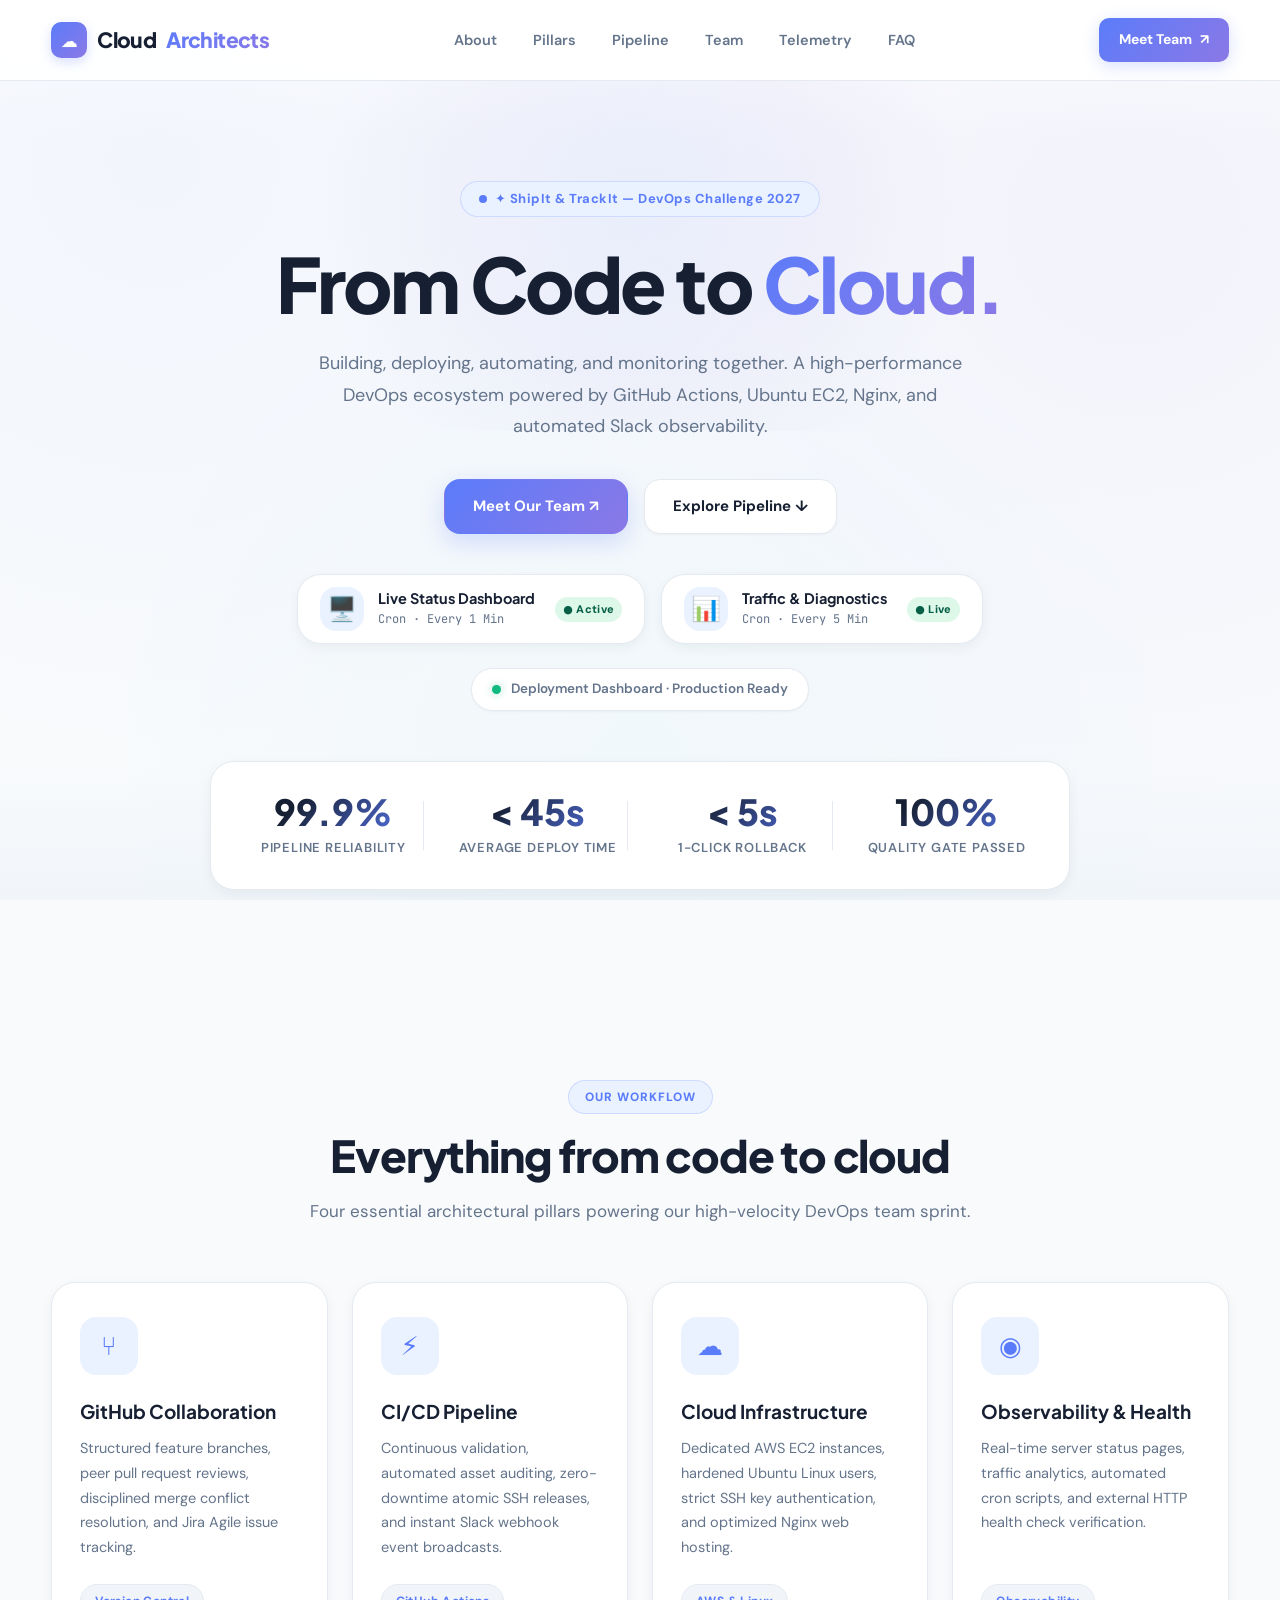
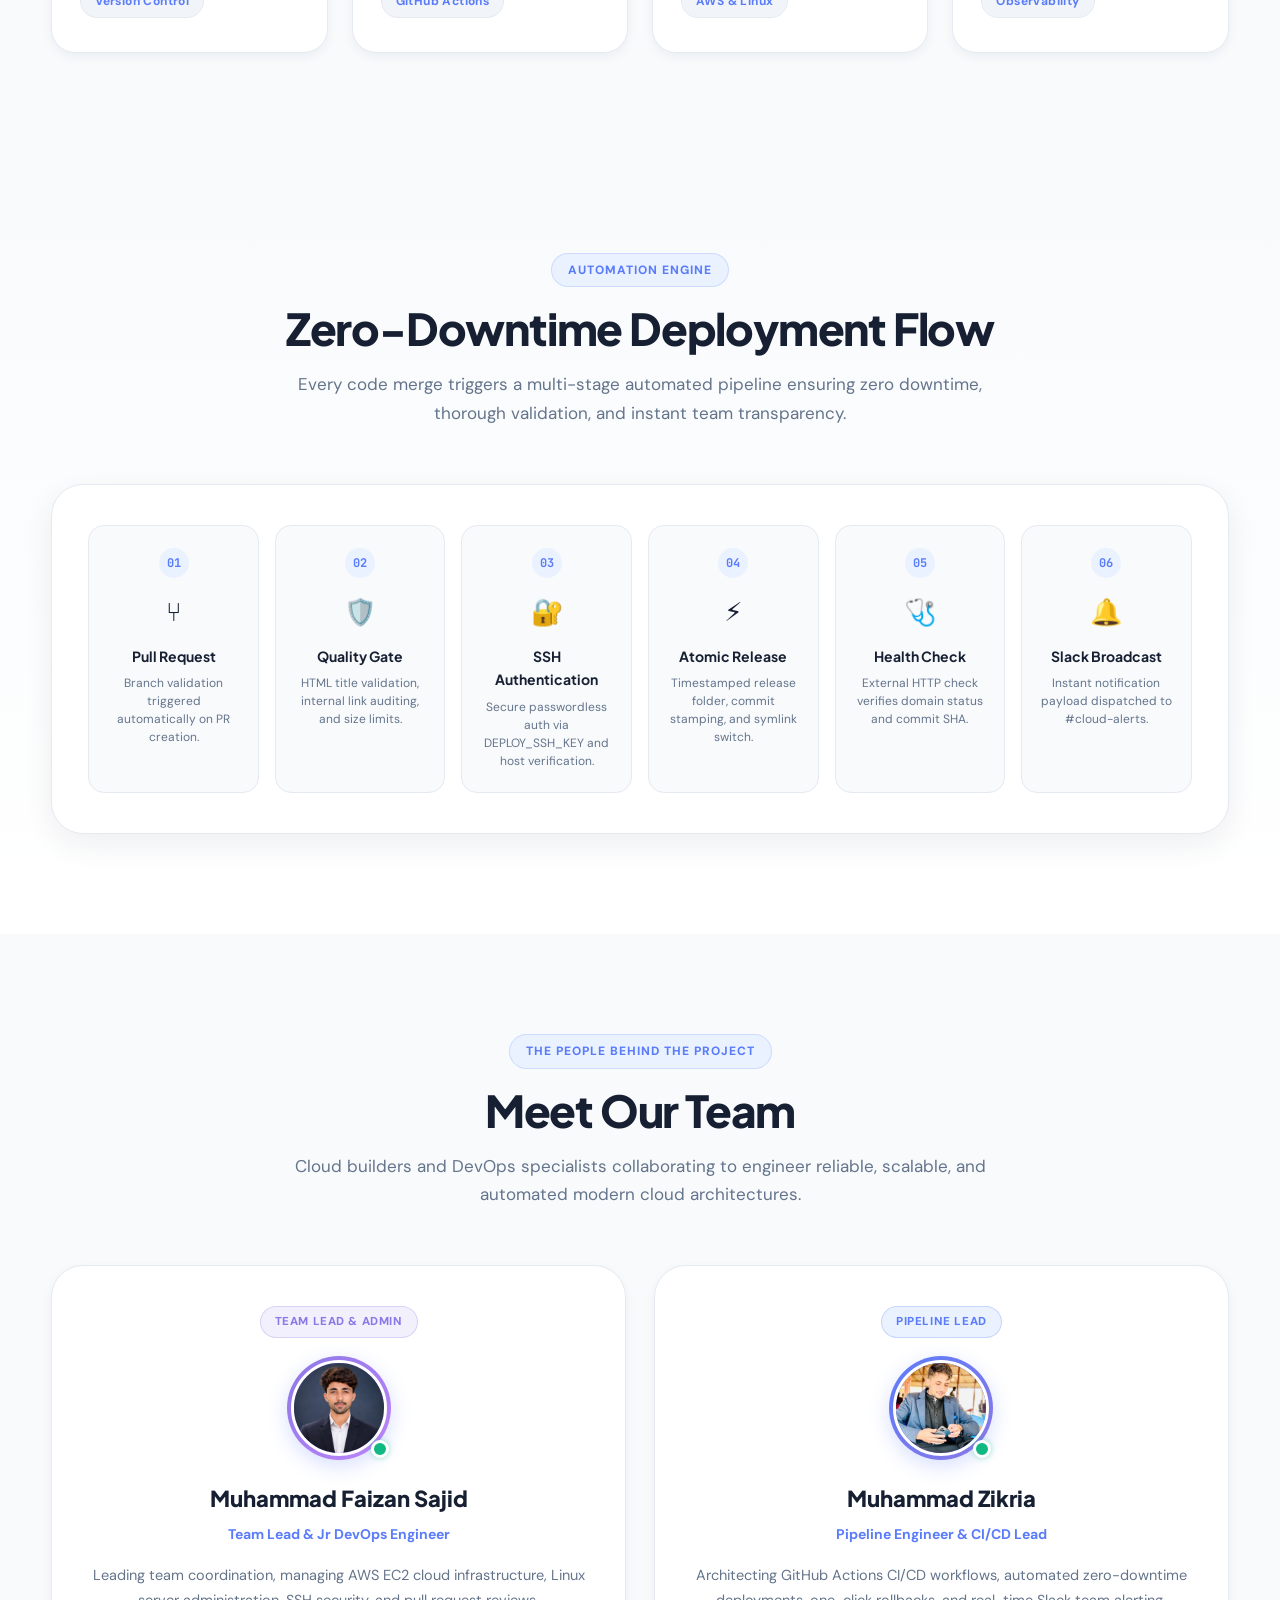
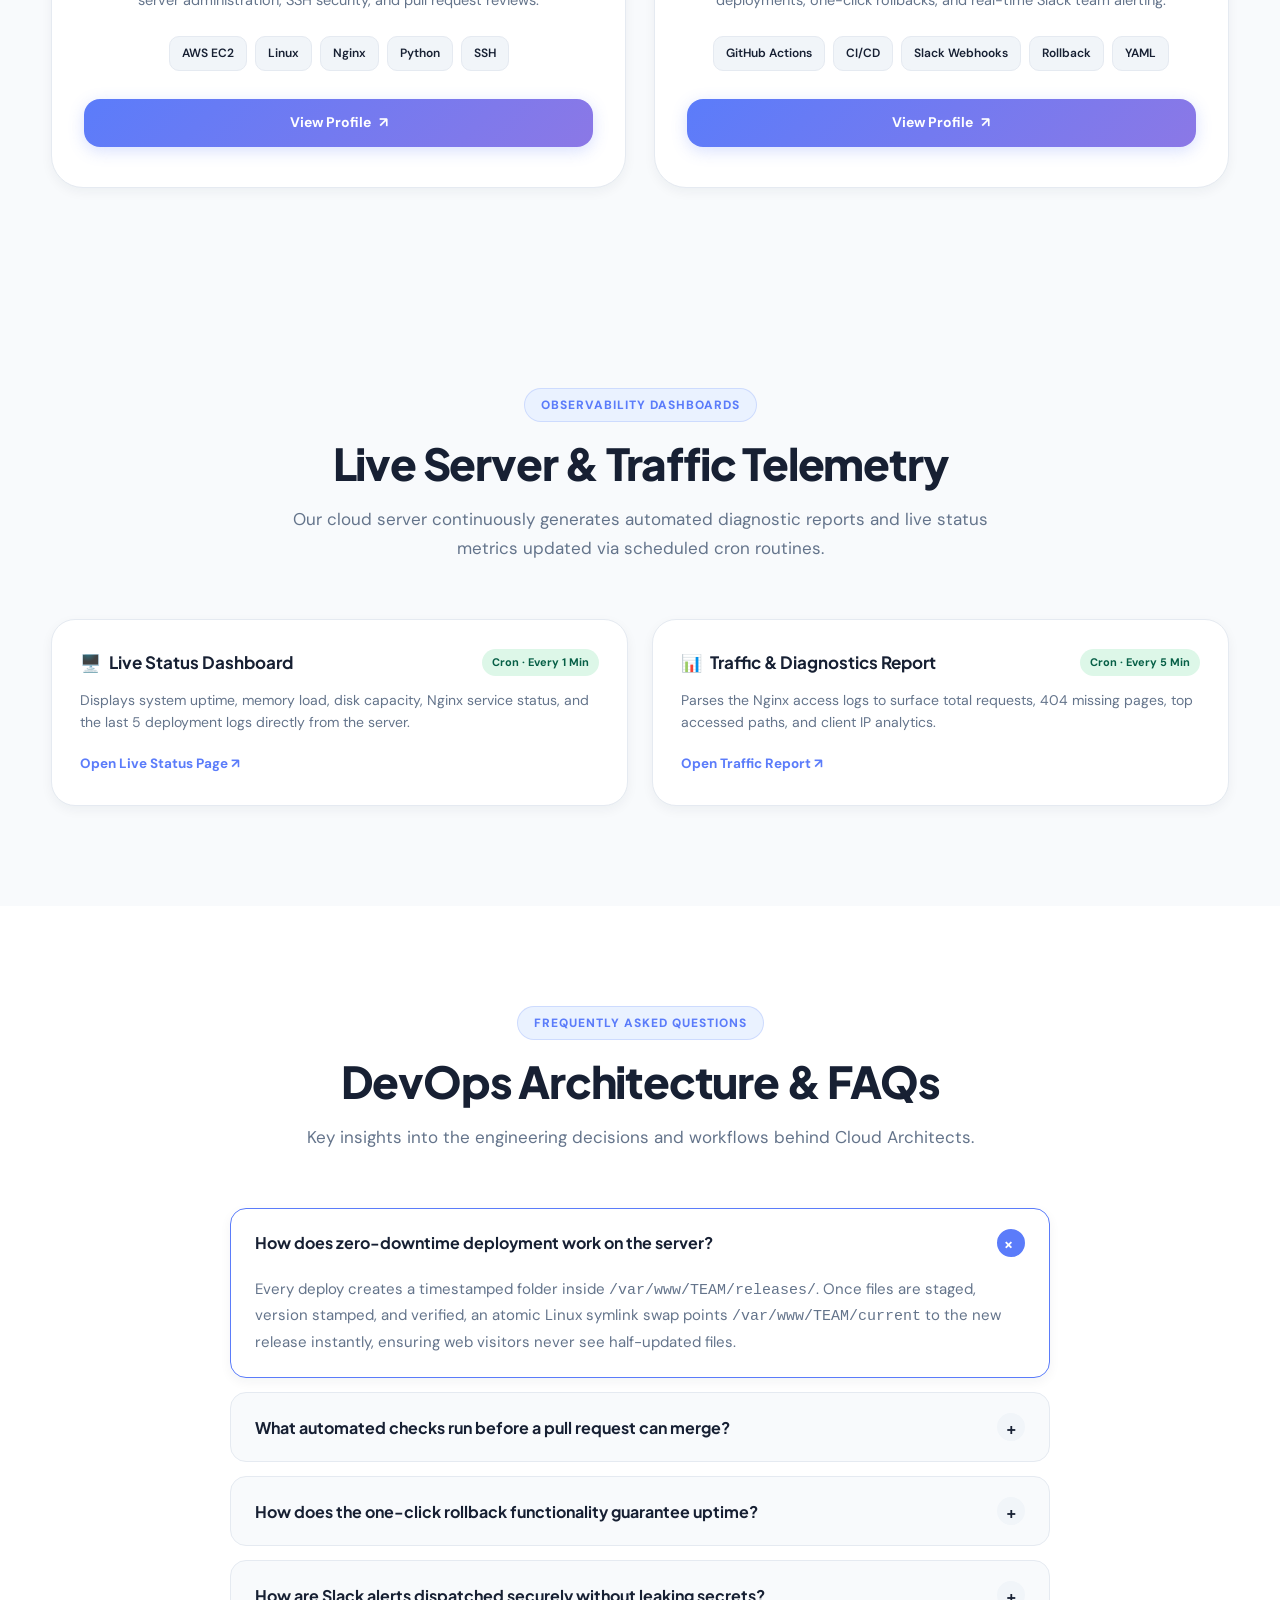
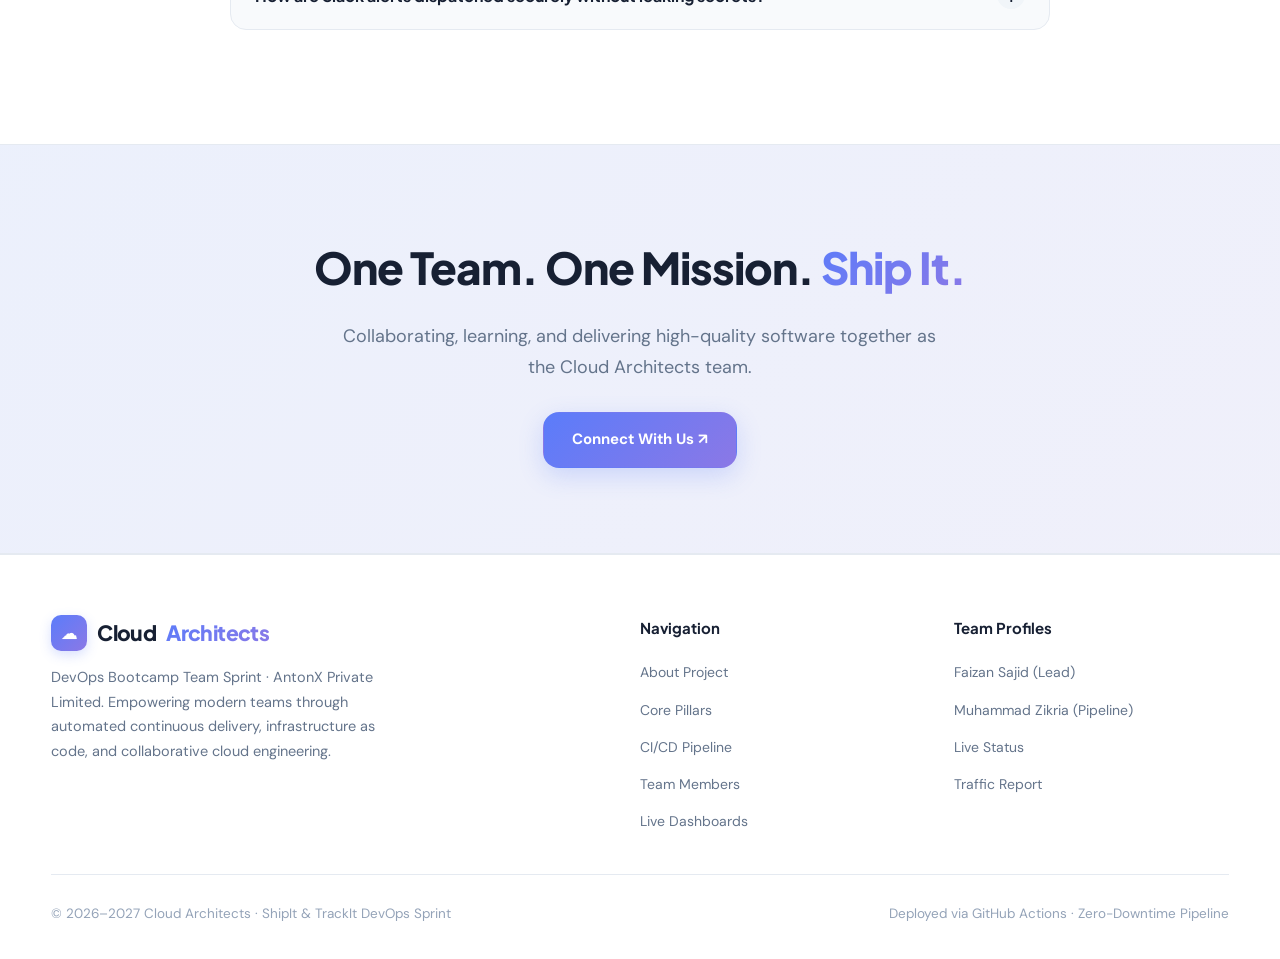
==== commit ac121ab7: "feat(ui): add animated hero telemetry buttons and authentic profile photos for team" ====
--- a/site/index.html
+++ b/site/index.html
@@ -5,7 +5,8 @@
 <head>
   <meta charset="UTF-8">
   <meta name="viewport" content="width=device-width, initial-scale=1.0">
-  <meta name="description" content="Cloud Architects - ShipIt & TrackIt DevOps Team Challenge 2027. Modern CI/CD automation, cloud infrastructure, and zero-downtime deployments.">
+  <meta name="description"
+    content="Cloud Architects - ShipIt & TrackIt DevOps Team Challenge 2027. Modern CI/CD automation, cloud infrastructure, and zero-downtime deployments.">
   <title>Cloud Architects | From Code to Cloud</title>
   <link rel="stylesheet" href="style.css">
 </head>
@@ -80,7 +81,28 @@
           <a href="#pipeline" class="btn btn-secondary">Explore Pipeline ↓</a>
         </div>
 
-        <div class="status-pill">
+        <!-- Hero Telemetry Quick-Access Buttons with Pro Animations -->
+        <div class="hero-telemetry-actions">
+          <a href="live/status.html" class="hero-telemetry-btn" target="_blank" rel="noopener noreferrer">
+            <span class="telemetry-btn-icon">🖥️</span>
+            <span class="telemetry-btn-text">
+              <span class="telemetry-btn-title">Live Status Dashboard</span>
+              <span class="telemetry-btn-sub">Cron · Every 1 Min</span>
+            </span>
+            <span class="telemetry-btn-badge">● Active</span>
+          </a>
+
+          <a href="live/report.html" class="hero-telemetry-btn" target="_blank" rel="noopener noreferrer">
+            <span class="telemetry-btn-icon">📊</span>
+            <span class="telemetry-btn-text">
+              <span class="telemetry-btn-title">Traffic &amp; Diagnostics</span>
+              <span class="telemetry-btn-sub">Cron · Every 5 Min</span>
+            </span>
+            <span class="telemetry-btn-badge">● Live</span>
+          </a>
+        </div>
+
+        <div class="status-pill" style="margin-top: 24px;">
           <span class="status-dot"></span>
           Deployment Dashboard · Production Ready
         </div>
@@ -126,7 +148,7 @@
             <div class="feature-icon-wrap">⑂</div>
             <h3>GitHub Collaboration</h3>
             <p>
-              Structured feature branches, peer pull request reviews, 
+              Structured feature branches, peer pull request reviews,
               disciplined merge conflict resolution, and Jira Agile issue tracking.
             </p>
             <span class="feature-tag">Version Control</span>
@@ -136,7 +158,7 @@
             <div class="feature-icon-wrap">⚡</div>
             <h3>CI/CD Pipeline</h3>
             <p>
-              Continuous validation, automated asset auditing, zero-downtime 
+              Continuous validation, automated asset auditing, zero-downtime
               atomic SSH releases, and instant Slack webhook event broadcasts.
             </p>
             <span class="feature-tag">GitHub Actions</span>
@@ -146,7 +168,7 @@
             <div class="feature-icon-wrap">☁</div>
             <h3>Cloud Infrastructure</h3>
             <p>
-              Dedicated AWS EC2 instances, hardened Ubuntu Linux users, 
+              Dedicated AWS EC2 instances, hardened Ubuntu Linux users,
               strict SSH key authentication, and optimized Nginx web hosting.
             </p>
             <span class="feature-tag">AWS &amp; Linux</span>
@@ -156,7 +178,7 @@
             <div class="feature-icon-wrap">◉</div>
             <h3>Observability &amp; Health</h3>
             <p>
-              Real-time server status pages, traffic analytics, automated cron 
+              Real-time server status pages, traffic analytics, automated cron
               scripts, and external HTTP health check verification.
             </p>
             <span class="feature-tag">Observability</span>
@@ -248,7 +270,12 @@
           <!-- Faizan -->
           <article class="member-card">
             <span class="member-badge-tag badge-lead">Team Lead &amp; Admin</span>
-            <div class="member-avatar avatar-faizan">FS</div>
+            <div class="member-photo-frame">
+              <div class="member-photo-ring" style="background: linear-gradient(135deg, #8B78E6, #C084FC);">
+                <img src="images/faizan.jpg" alt="Muhammad Faizan Sajid" class="member-photo-img" loading="lazy">
+              </div>
+              <span class="member-photo-status" title="Active"></span>
+            </div>
             <h3>Muhammad Faizan Sajid</h3>
             <p class="member-role">Team Lead &amp; Jr DevOps Engineer</p>
 
@@ -273,7 +300,12 @@
           <!-- Muhammad Zikria -->
           <article class="member-card">
             <span class="member-badge-tag badge-pipeline">Pipeline Lead</span>
-            <div class="member-avatar avatar-zikria">MZ</div>
+            <div class="member-photo-frame">
+              <div class="member-photo-ring" style="background: linear-gradient(135deg, #5B7CFA, #8B78E6);">
+                <img src="images/zikria.jpg" alt="Muhammad Zikria" class="member-photo-img" loading="lazy">
+              </div>
+              <span class="member-photo-status" title="Active"></span>
+            </div>
             <h3>Muhammad Zikria</h3>
             <p class="member-role">Pipeline Engineer &amp; CI/CD Lead</p>
 
@@ -325,7 +357,7 @@
               Displays system uptime, memory load, disk capacity, Nginx service status,
               and the last 5 deployment logs directly from the server.
             </p>
-            <a href="/live/status.html" class="endpoint-link" target="_blank" rel="noopener noreferrer">
+            <a href="live/status.html" class="endpoint-link" target="_blank" rel="noopener noreferrer">
               Open Live Status Page ↗
             </a>
           </div>
@@ -341,7 +373,7 @@
               Parses the Nginx access logs to surface total requests, 404 missing pages,
               top accessed paths, and client IP analytics.
             </p>
-            <a href="/live/report.html" class="endpoint-link" target="_blank" rel="noopener noreferrer">
+            <a href="live/report.html" class="endpoint-link" target="_blank" rel="noopener noreferrer">
               Open Traffic Report ↗
             </a>
           </div>
@@ -372,9 +404,10 @@
             </button>
             <div class="faq-answer" style="max-height: 200px;">
               <div class="faq-answer-inner">
-                Every deploy creates a timestamped folder inside <code>/var/www/TEAM/releases/</code>. 
-                Once files are staged, version stamped, and verified, an atomic Linux symlink swap points 
-                <code>/var/www/TEAM/current</code> to the new release instantly, ensuring web visitors never see half-updated files.
+                Every deploy creates a timestamped folder inside <code>/var/www/TEAM/releases/</code>.
+                Once files are staged, version stamped, and verified, an atomic Linux symlink swap points
+                <code>/var/www/TEAM/current</code> to the new release instantly, ensuring web visitors never see
+                half-updated files.
               </div>
             </div>
           </div>
@@ -386,9 +419,10 @@
             </button>
             <div class="faq-answer">
               <div class="faq-answer-inner">
-                Our <code>check.yml</code> workflow runs <code>check-site.sh</code> on an Ubuntu runner. 
-                It audits every HTML file for mandatory <code>&lt;title&gt;</code> tags, verifies that all internal 
-                <code>href</code> and <code>src</code> links point to real files, and ensures no asset exceeds the 1MB limit.
+                Our <code>check.yml</code> workflow runs <code>check-site.sh</code> on an Ubuntu runner.
+                It audits every HTML file for mandatory <code>&lt;title&gt;</code> tags, verifies that all internal
+                <code>href</code> and <code>src</code> links point to real files, and ensures no asset exceeds the 1MB
+                limit.
               </div>
             </div>
           </div>
@@ -400,8 +434,9 @@
             </button>
             <div class="faq-answer">
               <div class="faq-answer-inner">
-                If an incident occurs, the Pipeline Engineer triggers <code>rollback.yml</code> directly from GitHub Actions. 
-                The script inspects <code>deploys.log</code>, identifies the previous stable release, re-points the 
+                If an incident occurs, the Pipeline Engineer triggers <code>rollback.yml</code> directly from GitHub
+                Actions.
+                The script inspects <code>deploys.log</code>, identifies the previous stable release, re-points the
                 <code>current</code> symlink in under 5 seconds, and notifies the team via Slack.
               </div>
             </div>
@@ -414,8 +449,10 @@
             </button>
             <div class="faq-answer">
               <div class="faq-answer-inner">
-                The Slack webhook URL is kept exclusively as a secured GitHub Actions secret (<code>SLACK_WEBHOOK_URL</code>) 
-                and never committed to the Git repository. The runner posts rich JSON payloads with commit hashes, author IDs, 
+                The Slack webhook URL is kept exclusively as a secured GitHub Actions secret
+                (<code>SLACK_WEBHOOK_URL</code>)
+                and never committed to the Git repository. The runner posts rich JSON payloads with commit hashes,
+                author IDs,
                 and status badges directly to the <code>#cloud-alerts</code> channel.
               </div>
             </div>
@@ -473,8 +510,8 @@
           <ul>
             <li><a href="members/faizan.html">Faizan Sajid (Lead)</a></li>
             <li><a href="members/zikria.html">Muhammad Zikria (Pipeline)</a></li>
-            <li><a href="/live/status.html" target="_blank" rel="noopener noreferrer">Live Status</a></li>
-            <li><a href="/live/report.html" target="_blank" rel="noopener noreferrer">Traffic Report</a></li>
+            <li><a href="live/status.html" target="_blank" rel="noopener noreferrer">Live Status</a></li>
+            <li><a href="live/report.html" target="_blank" rel="noopener noreferrer">Traffic Report</a></li>
           </ul>
         </div>
 
@@ -565,4 +602,4 @@
 
 </body>
 
-</html>
+</html>
--- a/site/style.css
+++ b/site/style.css
@@ -440,6 +440,155 @@
   box-shadow: 0 0 8px rgba(16, 185, 129, 0.4);
 }
 
+/* --- Hero Telemetry Quick-Action Buttons --- */
+.hero-telemetry-actions {
+  display: flex;
+  justify-content: center;
+  align-items: center;
+  flex-wrap: wrap;
+  gap: 16px;
+  margin-top: 32px;
+}
+
+.hero-telemetry-btn {
+  display: inline-flex;
+  align-items: center;
+  gap: 14px;
+  padding: 12px 22px;
+  background: var(--surface);
+  border: 1px solid var(--border);
+  border-radius: var(--radius-lg);
+  box-shadow: var(--shadow-sm);
+  transition: all var(--duration-normal) var(--ease-smooth);
+  position: relative;
+  overflow: hidden;
+  text-align: left;
+}
+
+.hero-telemetry-btn::before {
+  content: '';
+  position: absolute;
+  top: 0;
+  left: 0;
+  right: 0;
+  height: 3px;
+  background: linear-gradient(90deg, var(--primary), var(--secondary));
+  opacity: 0;
+  transition: opacity var(--duration-fast) ease;
+}
+
+.hero-telemetry-btn:hover {
+  transform: translateY(-4px);
+  border-color: rgba(91, 124, 250, 0.4);
+  box-shadow: var(--shadow-hover);
+}
+
+.hero-telemetry-btn:hover::before {
+  opacity: 1;
+}
+
+.telemetry-btn-icon {
+  font-size: 24px;
+  display: flex;
+  align-items: center;
+  justify-content: center;
+  width: 44px;
+  height: 44px;
+  border-radius: var(--radius-md);
+  background: var(--primary-light);
+  flex-shrink: 0;
+  transition: transform var(--duration-normal) ease;
+}
+
+.hero-telemetry-btn:hover .telemetry-btn-icon {
+  transform: scale(1.1) rotate(4deg);
+}
+
+.telemetry-btn-text {
+  display: flex;
+  flex-direction: column;
+}
+
+.telemetry-btn-title {
+  font-family: var(--font-heading);
+  font-size: 14.5px;
+  font-weight: 700;
+  color: var(--text);
+  line-height: 1.25;
+}
+
+.telemetry-btn-sub {
+  font-size: 12px;
+  color: var(--text-muted);
+  font-family: var(--font-mono);
+  margin-top: 2px;
+}
+
+.telemetry-btn-badge {
+  font-size: 11px;
+  font-weight: 800;
+  padding: 3px 8px;
+  border-radius: var(--radius-full);
+  background: var(--success-light);
+  color: var(--success-text);
+  letter-spacing: 0.3px;
+  margin-left: 6px;
+  animation: pulseBadge 2.5s infinite;
+}
+
+@keyframes pulseBadge {
+  0%, 100% { opacity: 1; }
+  50% { opacity: 0.7; }
+}
+
+/* --- Member Profile Photos & Badges --- */
+.member-photo-frame {
+  position: relative;
+  width: 104px;
+  height: 104px;
+  margin: 0 auto 20px;
+}
+
+.member-photo-ring {
+  width: 100%;
+  height: 100%;
+  border-radius: 50%;
+  padding: 4px;
+  background: linear-gradient(135deg, var(--primary), var(--secondary));
+  box-shadow: 0 6px 20px var(--primary-glow);
+  transition: transform var(--duration-normal) var(--ease-smooth), box-shadow var(--duration-normal) ease;
+  display: flex;
+  align-items: center;
+  justify-content: center;
+}
+
+.member-card:hover .member-photo-ring {
+  transform: scale(1.06) rotate(2deg);
+  box-shadow: 0 10px 30px var(--primary-glow);
+}
+
+.member-photo-img {
+  width: 100%;
+  height: 100%;
+  border-radius: 50%;
+  object-fit: cover;
+  background: var(--surface);
+  border: 3px solid var(--surface);
+  display: block;
+}
+
+.member-photo-status {
+  position: absolute;
+  bottom: 2px;
+  right: 2px;
+  width: 18px;
+  height: 18px;
+  border-radius: 50%;
+  background: var(--success);
+  border: 3px solid var(--surface);
+  box-shadow: 0 0 6px rgba(16, 185, 129, 0.4);
+}
+
 /* --- Statistics Banner / Grid --- */
 .stats-banner {
   margin-top: 50px;
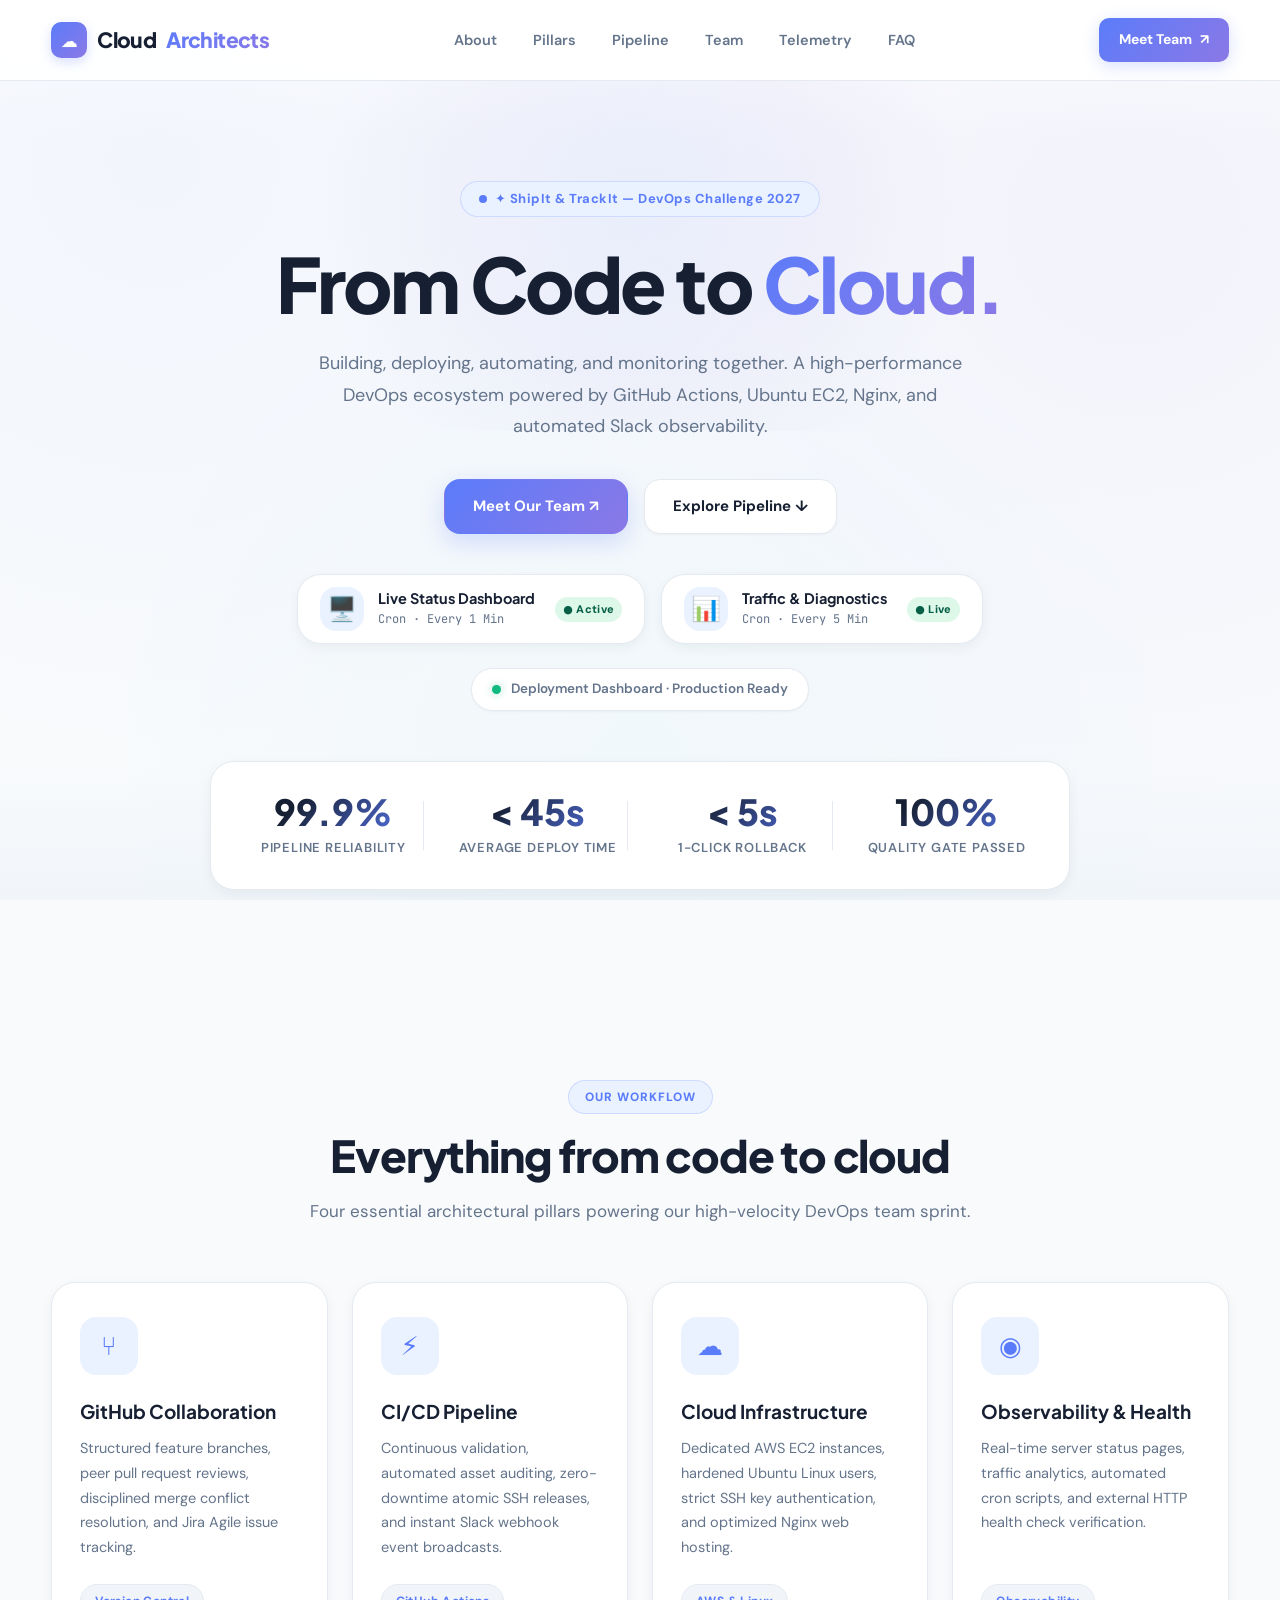
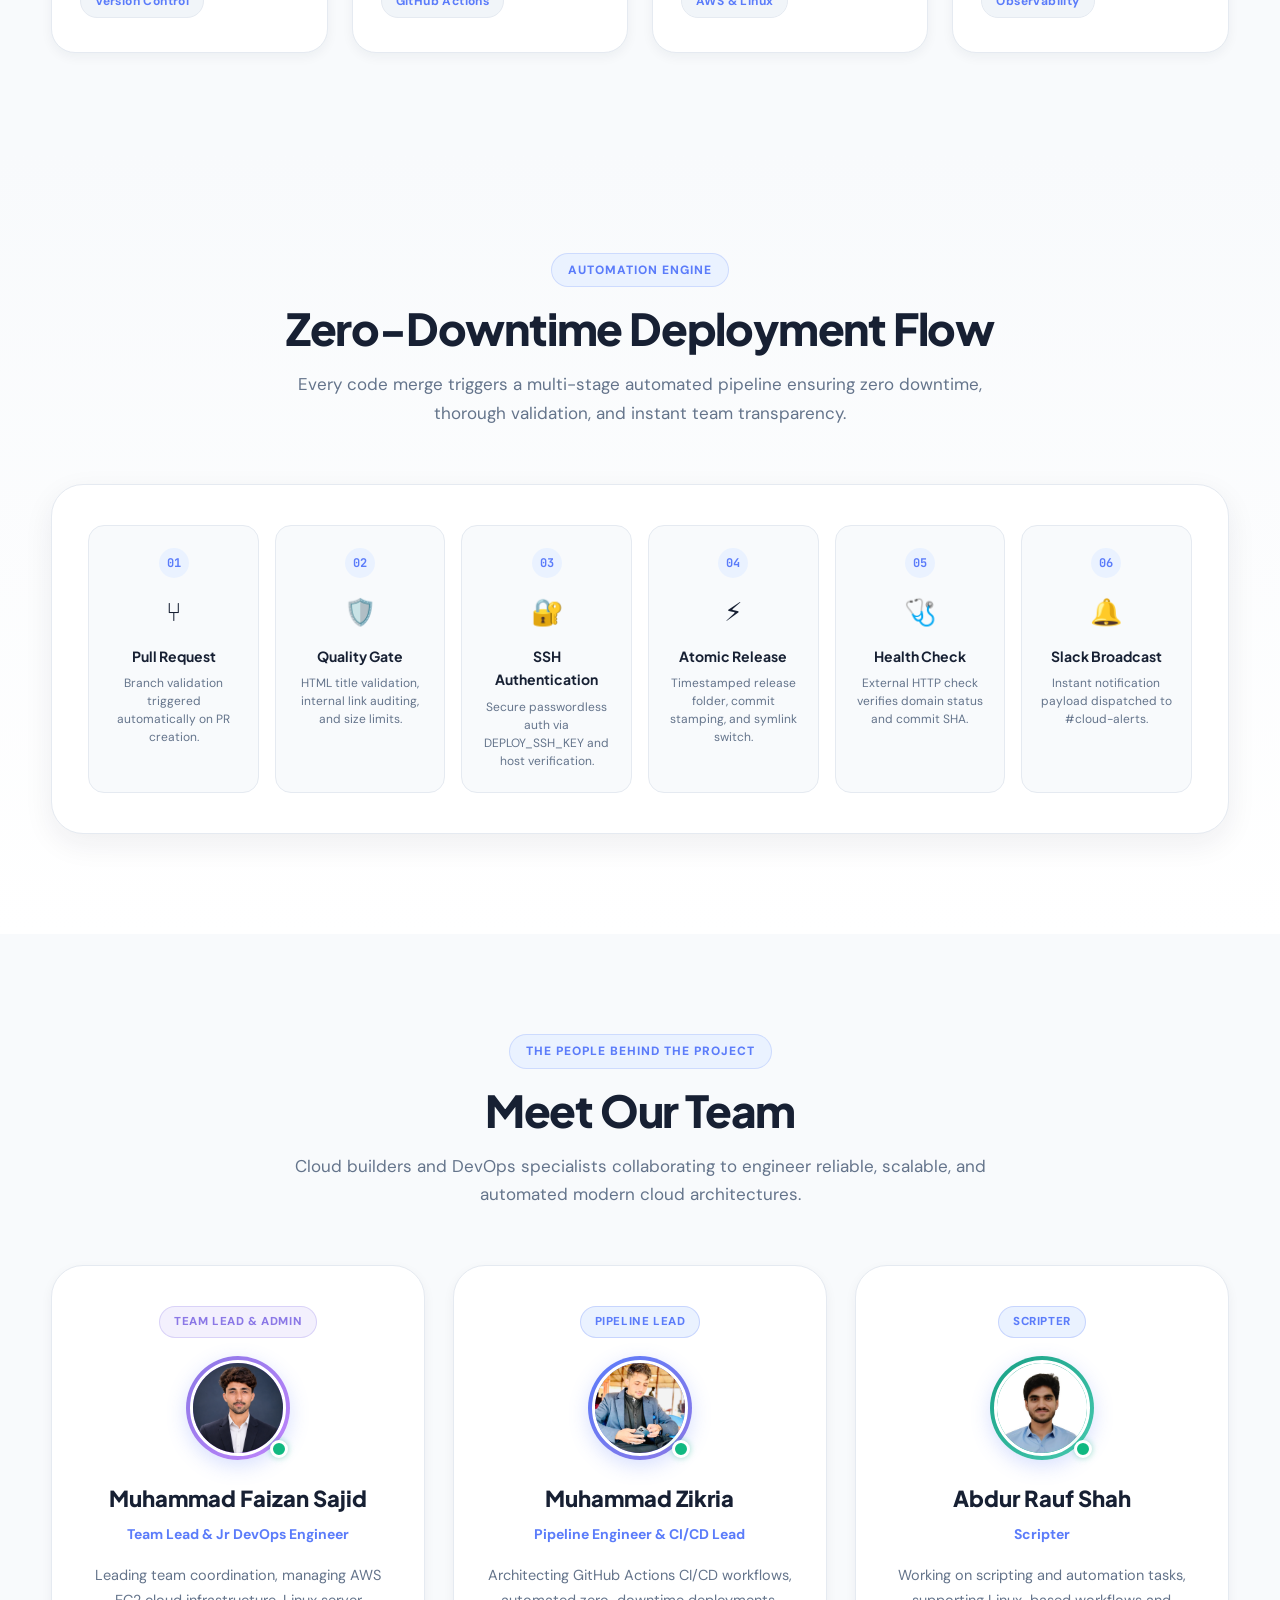
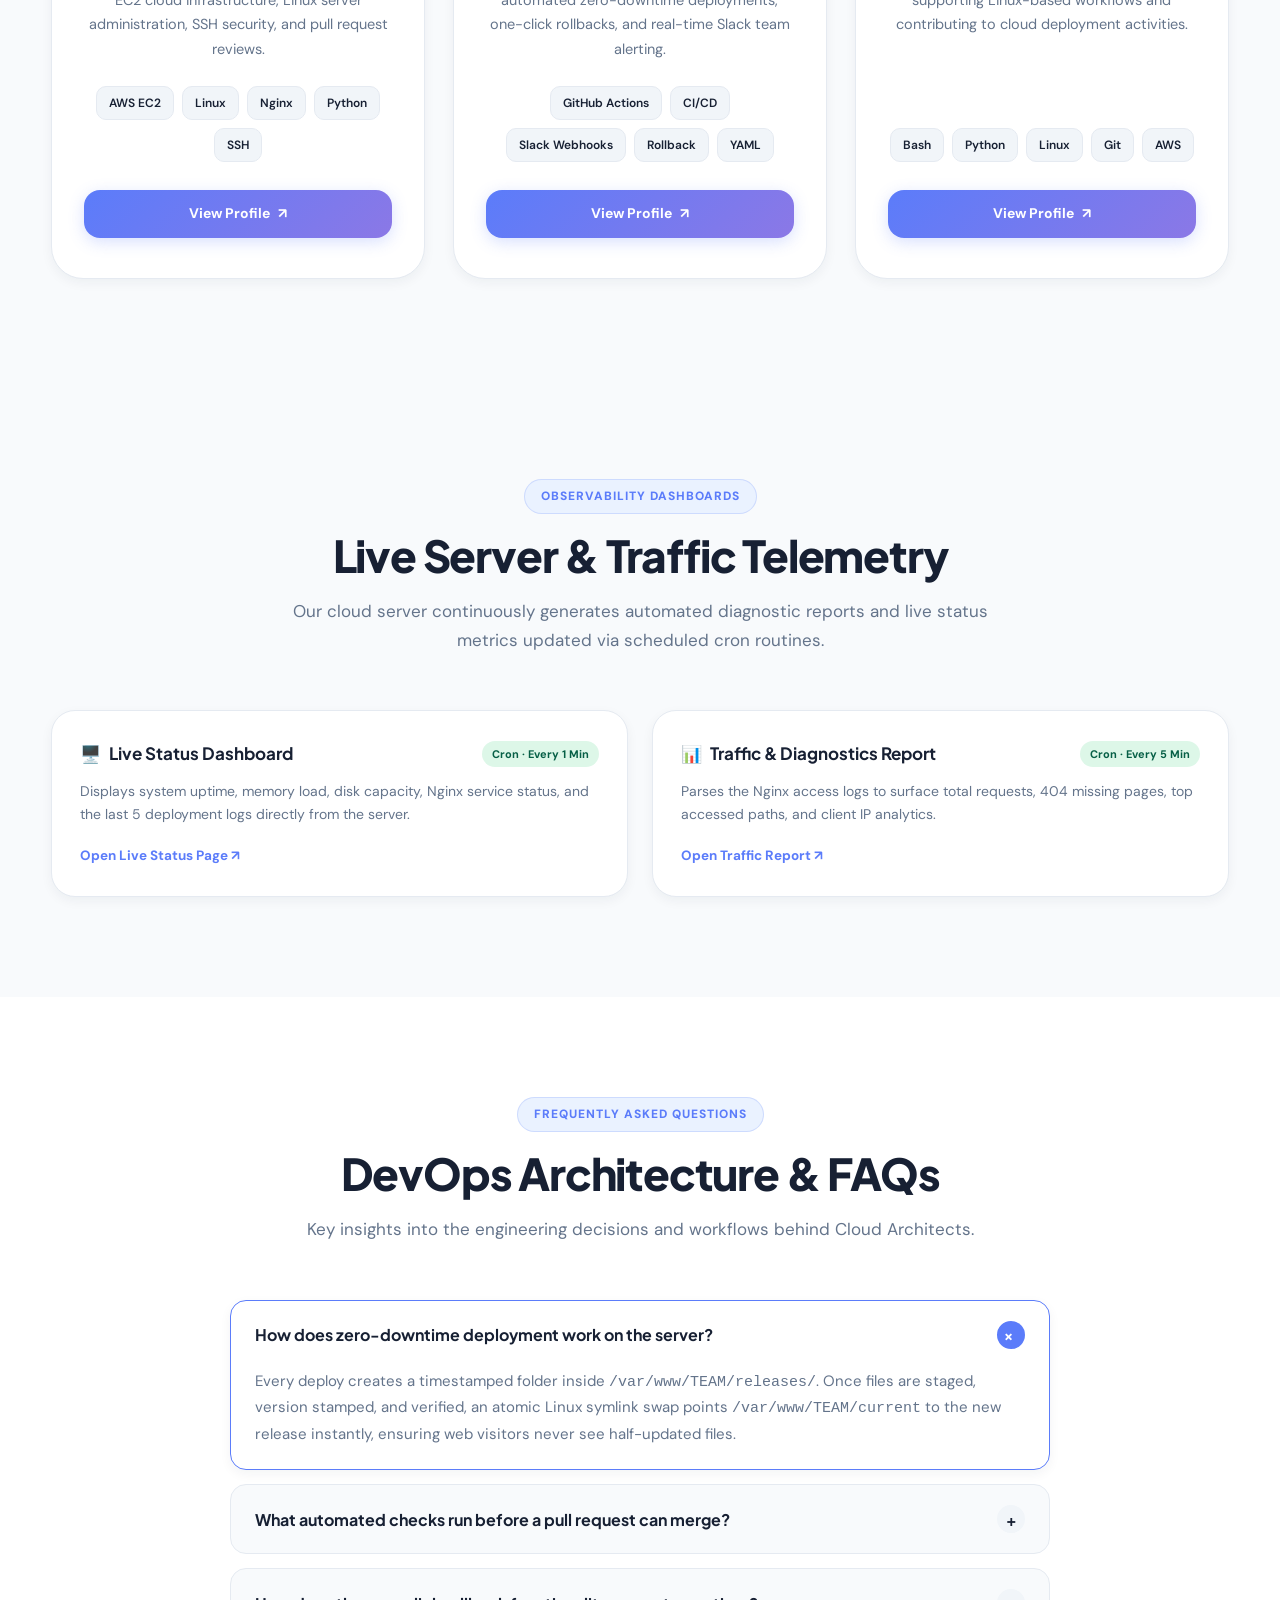
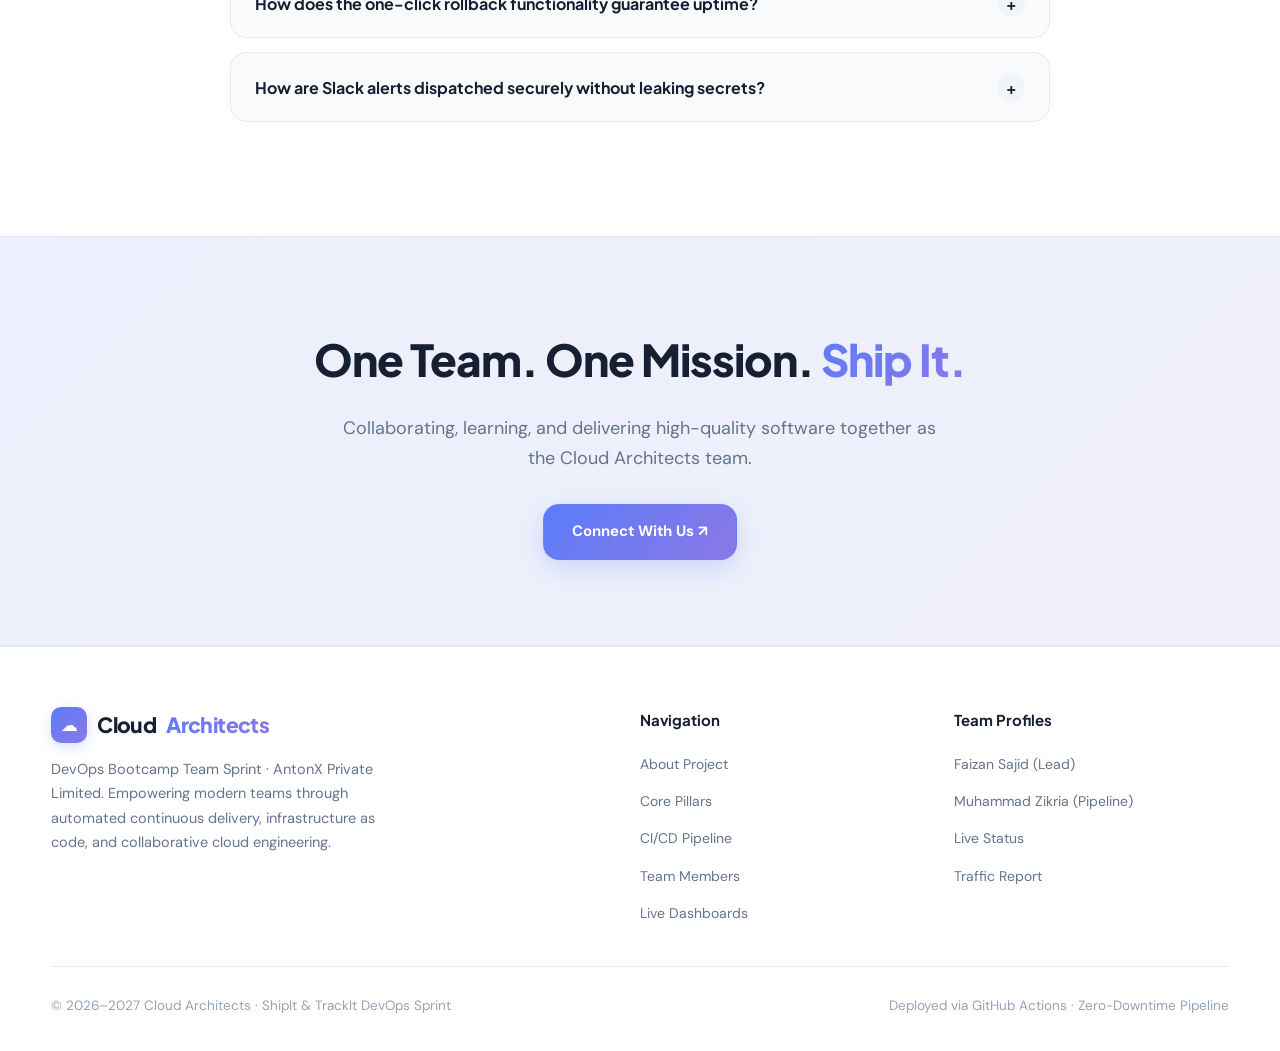
==== commit 8f4d7026: "Add Abdur Rauf Shah team profile" ====
--- a/site/index.html
+++ b/site/index.html
@@ -326,7 +326,36 @@
               View Profile <span>↗</span>
             </a>
           </article>
-
+                         <!-- Abdur Rauf Shah -->
+          <article class="member-card">
+            <span class="member-badge-tag badge-pipeline">Scripter</span>
+            <div class="member-photo-frame">
+              <div class="member-photo-ring" style="background: linear-gradient(135deg, #16A085, #48C9B0);">
+                <img src="images/abdur-rauf.jpg" alt="Abdur Rauf Shah" class="member-photo-img" loading="lazy">
+              </div>
+              <span class="member-photo-status" title="Active"></span>
+            </div>
+
+            <h3>Abdur Rauf Shah</h3>
+            <p class="member-role">Scripter</p>
+
+            <p class="member-description">
+              Working on scripting and automation tasks, supporting Linux-based
+              workflows and contributing to cloud deployment activities.
+            </p>
+
+            <div class="member-skills">
+              <span>Bash</span>
+              <span>Python</span>
+              <span>Linux</span>
+              <span>Git</span>
+              <span>AWS</span>
+            </div>
+
+            <a href="members/abdur-rauf.html" class="profile-link">
+              View Profile <span>↗</span>
+            </a>
+          </article>
         </div>
       </div>
     </section>
@@ -602,4 +631,4 @@
 
 </body>
 
-</html>+</html>
